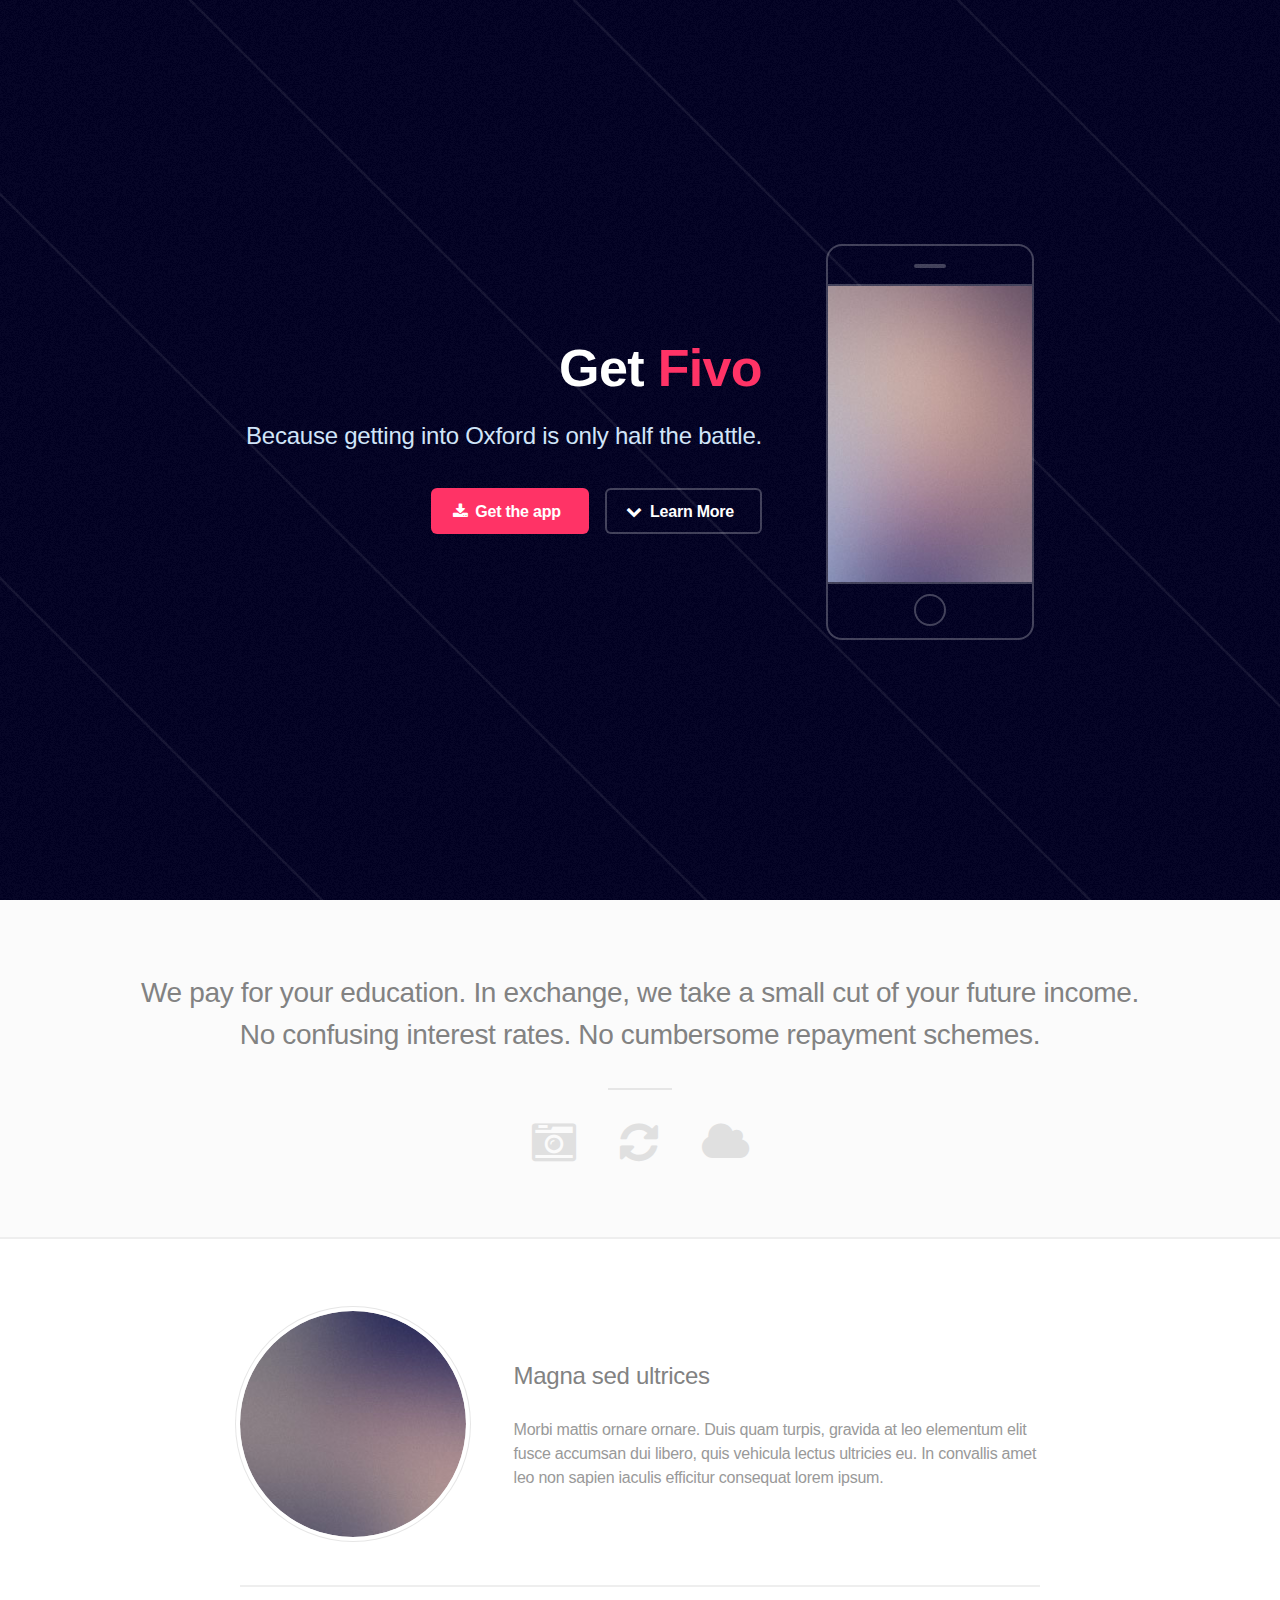
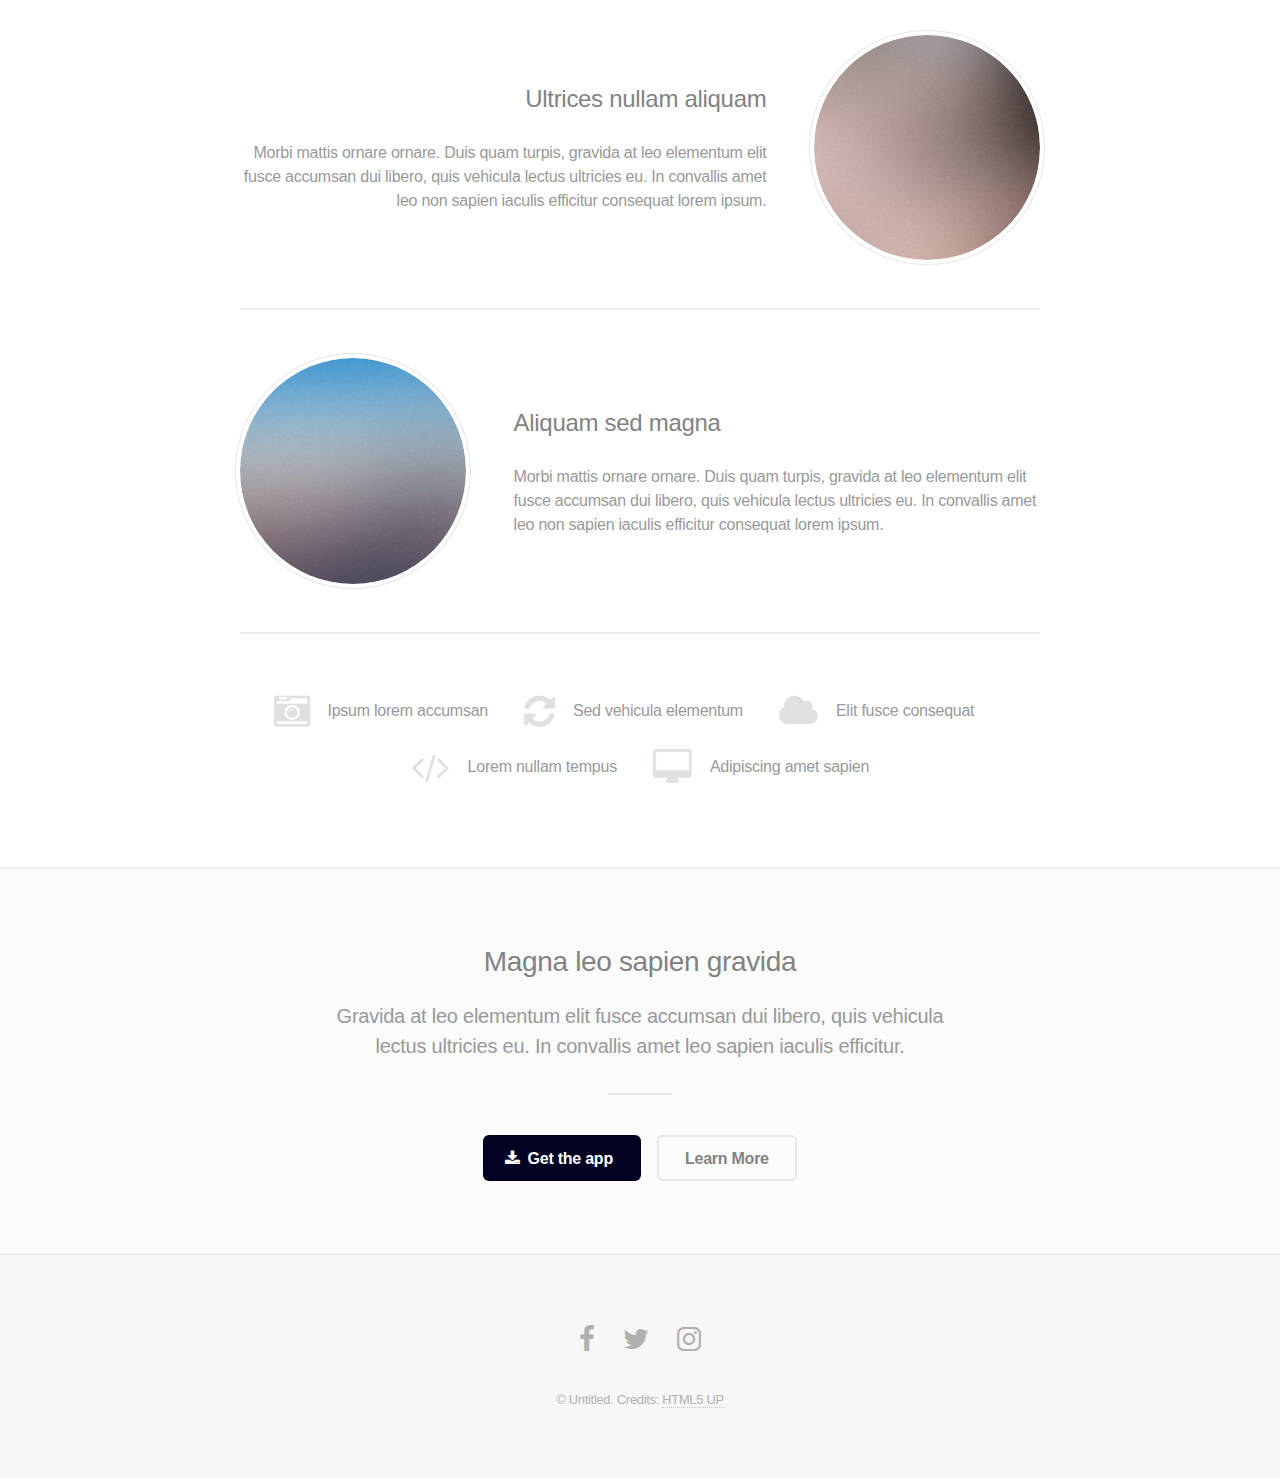
==== index.html @ efad4eb1 "Add files via upload" ====
<!DOCTYPE HTML>
<!--
	Fractal by HTML5 UP
	html5up.net | @ajlkn
	Free for personal and commercial use under the CCA 3.0 license (html5up.net/license)
-->
<html>
	<head>
		<title>Get Fivo</title>
		<meta charset="utf-8" />
		<meta name="viewport" content="width=device-width, initial-scale=1, user-scalable=no" />
		<link rel="stylesheet" href="assets/css/main.css" />
		<noscript><link rel="stylesheet" href="assets/css/noscript.css" /></noscript>
	</head>
	<body class="is-preload">

		<!-- Header -->
			<header id="header">
				<div class="content">
					<h1><a href="#">Get <font color=#ff3366>Fivo</font></a></h1>
					<p>Because getting into Oxford is only half the battle.</p>
					<ul class="actions">
						<li><a href="#" class="button primary icon fa-download">Get the app</a></li>
						<li><a href="#one" class="button icon fa-chevron-down scrolly">Learn More</a></li>
					</ul>
				</div>
				<div class="image phone"><div class="inner"><img src="images/screen.jpg" alt="" /></div></div>
			</header>

		<!-- One -->
			<section id="one" class="wrapper style2 special">
				<header class="major">
					<h2>We pay for your education. In exchange, we take a small cut of your future income.<br />
					No confusing interest rates. No cumbersome repayment schemes.</h2>
				</header>
				<ul class="icons major">
					<li><span class="icon fa-camera-retro"><span class="label">Shoot</span></span></li>
					<li><span class="icon fa-refresh"><span class="label">Process</span></span></li>
					<li><span class="icon fa-cloud"><span class="label">Upload</span></span></li>
				</ul>
			</section>

		<!-- Two -->
			<section id="two" class="wrapper">
				<div class="inner alt">
					<section class="spotlight">
						<div class="image"><img src="images/pic01.jpg" alt="" /></div>
						<div class="content">
							<h3>Magna sed ultrices</h3>
							<p>Morbi mattis ornare ornare. Duis quam turpis, gravida at leo elementum elit fusce accumsan dui libero, quis vehicula lectus ultricies eu. In convallis amet leo non sapien iaculis efficitur consequat lorem ipsum.</p>
						</div>
					</section>
					<section class="spotlight">
						<div class="image"><img src="images/pic02.jpg" alt="" /></div>
						<div class="content">
							<h3>Ultrices nullam aliquam</h3>
							<p>Morbi mattis ornare ornare. Duis quam turpis, gravida at leo elementum elit fusce accumsan dui libero, quis vehicula lectus ultricies eu. In convallis amet leo non sapien iaculis efficitur consequat lorem ipsum.</p>
						</div>
					</section>
					<section class="spotlight">
						<div class="image"><img src="images/pic03.jpg" alt="" /></div>
						<div class="content">
							<h3>Aliquam sed magna</h3>
							<p>Morbi mattis ornare ornare. Duis quam turpis, gravida at leo elementum elit fusce accumsan dui libero, quis vehicula lectus ultricies eu. In convallis amet leo non sapien iaculis efficitur consequat lorem ipsum.</p>
						</div>
					</section>
					<section class="special">
						<ul class="icons labeled">
							<li><span class="icon fa-camera-retro"><span class="label">Ipsum lorem accumsan</span></span></li>
							<li><span class="icon fa-refresh"><span class="label">Sed vehicula elementum</span></span></li>
							<li><span class="icon fa-cloud"><span class="label">Elit fusce consequat</span></span></li>
							<li><span class="icon fa-code"><span class="label">Lorem nullam tempus</span></span></li>
							<li><span class="icon fa-desktop"><span class="label">Adipiscing amet sapien</span></span></li>
						</ul>
					</section>
				</div>
			</section>

		<!-- Three -->
			<section id="three" class="wrapper style2 special">
				<header class="major">
					<h2>Magna leo sapien gravida</h2>
					<p>Gravida at leo elementum elit fusce accumsan dui libero, quis vehicula<br />
					lectus ultricies eu. In convallis amet leo sapien iaculis efficitur.</p>
				</header>
				<ul class="actions special">
					<li><a href="#" class="button primary icon fa-download">Get the app</a></li>
					<li><a href="#" class="button">Learn More</a></li>
				</ul>
			</section>

		<!-- Four -->
		<!--
			<section id="four" class="wrapper">
				<div class="inner">

					<header class="major">
						<h2>Elements</h2>
					</header>

					<section>
						<h4>Text</h4>
						<p>This is <b>bold</b> and this is <strong>strong</strong>. This is <i>italic</i> and this is <em>emphasized</em>.
						This is <sup>superscript</sup> text and this is <sub>subscript</sub> text.
						This is <u>underlined</u> and this is code: <code>for (;;) { ... }</code>. Finally, <a href="#">this is a link</a>.</p>
						<hr />
						<header>
							<h4>Heading with a Subtitle</h4>
							<p>Lorem ipsum dolor sit amet nullam id egestas urna aliquam</p>
						</header>
						<p>Nunc lacinia ante nunc ac lobortis. Interdum adipiscing gravida odio porttitor sem non mi integer non faucibus ornare mi ut ante amet placerat aliquet. Volutpat eu sed ante lacinia sapien lorem accumsan varius montes viverra nibh in adipiscing blandit tempus accumsan.</p>
						<header>
							<h5>Heading with a Subtitle</h5>
							<p>Lorem ipsum dolor sit amet nullam id egestas urna aliquam</p>
						</header>
						<p>Nunc lacinia ante nunc ac lobortis. Interdum adipiscing gravida odio porttitor sem non mi integer non faucibus ornare mi ut ante amet placerat aliquet. Volutpat eu sed ante lacinia sapien lorem accumsan varius montes viverra nibh in adipiscing blandit tempus accumsan.</p>
						<hr />
						<h2>Heading Level 2</h2>
						<h3>Heading Level 3</h3>
						<h4>Heading Level 4</h4>
						<h5>Heading Level 5</h5>
						<h6>Heading Level 6</h6>
						<hr />
						<h5>Blockquote</h5>
						<blockquote>Fringilla nisl. Donec accumsan interdum nisi, quis tincidunt felis sagittis eget tempus euismod. Vestibulum ante ipsum primis in faucibus vestibulum. Blandit adipiscing eu felis iaculis volutpat ac adipiscing accumsan faucibus. Vestibulum ante ipsum primis in faucibus lorem ipsum dolor sit amet nullam adipiscing eu felis.</blockquote>
						<h5>Preformatted</h5>
						<pre><code>i = 0;

while (!deck.isInOrder()) {
  print 'Iteration ' + i;
  deck.shuffle();
  i++;
}

print 'It took ' + i + ' iterations to sort the deck.';</code></pre>
					</section>

					<section>
						<h4>Lists</h4>
						<div class="row">
							<div class="col-6 col-12-medium">
								<h5>Unordered</h5>
								<ul>
									<li>Dolor pulvinar etiam.</li>
									<li>Sagittis adipiscing.</li>
									<li>Felis enim feugiat.</li>
								</ul>
								<h5>Alternate</h5>
								<ul class="alt">
									<li>Dolor pulvinar etiam.</li>
									<li>Sagittis adipiscing.</li>
									<li>Felis enim feugiat.</li>
								</ul>
							</div>
							<div class="col-6 col-12-medium">
								<h5>Ordered</h5>
								<ol>
									<li>Dolor pulvinar etiam.</li>
									<li>Etiam vel felis viverra.</li>
									<li>Felis enim feugiat.</li>
									<li>Dolor pulvinar etiam.</li>
									<li>Etiam vel felis lorem.</li>
									<li>Felis enim et feugiat.</li>
								</ol>
								<h5>Icons</h5>
								<ul class="icons">
									<li><a href="#" class="icon fa-twitter"><span class="label">Twitter</span></a></li>
									<li><a href="#" class="icon fa-facebook"><span class="label">Facebook</span></a></li>
									<li><a href="#" class="icon fa-instagram"><span class="label">Instagram</span></a></li>
									<li><a href="#" class="icon fa-github"><span class="label">Github</span></a></li>
								</ul>
							</div>
						</div>
						<h5>Actions</h5>
						<div class="row">
							<div class="col-6 col-12-medium">
								<ul class="actions">
									<li><a href="#" class="button primary">Default</a></li>
									<li><a href="#" class="button">Default</a></li>
								</ul>
								<ul class="actions small">
									<li><a href="#" class="button primary small">Small</a></li>
									<li><a href="#" class="button small">Small</a></li>
								</ul>
								<ul class="actions stacked">
									<li><a href="#" class="button primary">Default</a></li>
									<li><a href="#" class="button">Default</a></li>
								</ul>
								<ul class="actions stacked">
									<li><a href="#" class="button primary small">Small</a></li>
									<li><a href="#" class="button small">Small</a></li>
								</ul>
							</div>
							<div class="col-6 col-12-medium">
								<ul class="actions stacked">
									<li><a href="#" class="button primary fit">Default</a></li>
									<li><a href="#" class="button fit">Default</a></li>
								</ul>
								<ul class="actions stacked">
									<li><a href="#" class="button primary small fit">Small</a></li>
									<li><a href="#" class="button small fit">Small</a></li>
								</ul>
							</div>
						</div>
					</section>

					<section>
						<h4>Table</h4>
						<h5>Default</h5>
						<div class="table-wrapper">
							<table>
								<thead>
									<tr>
										<th>Name</th>
										<th>Description</th>
										<th>Price</th>
									</tr>
								</thead>
								<tbody>
									<tr>
										<td>Item One</td>
										<td>Ante turpis integer aliquet porttitor.</td>
										<td>29.99</td>
									</tr>
									<tr>
										<td>Item Two</td>
										<td>Vis ac commodo adipiscing arcu aliquet.</td>
										<td>19.99</td>
									</tr>
									<tr>
										<td>Item Three</td>
										<td> Morbi faucibus arcu accumsan lorem.</td>
										<td>29.99</td>
									</tr>
									<tr>
										<td>Item Four</td>
										<td>Vitae integer tempus condimentum.</td>
										<td>19.99</td>
									</tr>
									<tr>
										<td>Item Five</td>
										<td>Ante turpis integer aliquet porttitor.</td>
										<td>29.99</td>
									</tr>
								</tbody>
								<tfoot>
									<tr>
										<td colspan="2"></td>
										<td>100.00</td>
									</tr>
								</tfoot>
							</table>
						</div>

						<h5>Alternate</h5>
						<div class="table-wrapper">
							<table class="alt">
								<thead>
									<tr>
										<th>Name</th>
										<th>Description</th>
										<th>Price</th>
									</tr>
								</thead>
								<tbody>
									<tr>
										<td>Item One</td>
										<td>Ante turpis integer aliquet porttitor.</td>
										<td>29.99</td>
									</tr>
									<tr>
										<td>Item Two</td>
										<td>Vis ac commodo adipiscing arcu aliquet.</td>
										<td>19.99</td>
									</tr>
									<tr>
										<td>Item Three</td>
										<td> Morbi faucibus arcu accumsan lorem.</td>
										<td>29.99</td>
									</tr>
									<tr>
										<td>Item Four</td>
										<td>Vitae integer tempus condimentum.</td>
										<td>19.99</td>
									</tr>
									<tr>
										<td>Item Five</td>
										<td>Ante turpis integer aliquet porttitor.</td>
										<td>29.99</td>
									</tr>
								</tbody>
								<tfoot>
									<tr>
										<td colspan="2"></td>
										<td>100.00</td>
									</tr>
								</tfoot>
							</table>
						</div>
					</section>

					<section>
						<h4>Buttons</h4>
						<ul class="actions">
							<li><a href="#" class="button primary">Primary</a></li>
							<li><a href="#" class="button">Default</a></li>
						</ul>
						<ul class="actions">
							<li><a href="#" class="button large">Large</a></li>
							<li><a href="#" class="button">Default</a></li>
							<li><a href="#" class="button small">Small</a></li>
						</ul>
						<ul class="actions fit">
							<li><a href="#" class="button fit">Fit</a></li>
							<li><a href="#" class="button primary fit">Fit</a></li>
							<li><a href="#" class="button fit">Fit</a></li>
						</ul>
						<ul class="actions fit small">
							<li><a href="#" class="button primary fit small">Fit + Small</a></li>
							<li><a href="#" class="button fit small">Fit + Small</a></li>
							<li><a href="#" class="button primary fit small">Fit + Small</a></li>
						</ul>
						<ul class="actions">
							<li><a href="#" class="button primary icon fa-download">Icon</a></li>
							<li><a href="#" class="button icon fa-download">Icon</a></li>
						</ul>
						<ul class="actions">
							<li><span class="button primary disabled">Disabled</span></li>
							<li><span class="button disabled">Disabled</span></li>
						</ul>
					</section>

					<section>
						<h4>Form</h4>
						<form method="post" action="#">
							<div class="row gtr-uniform">
								<div class="col-6 col-12-xsmall">
									<input type="text" name="demo-name" id="demo-name" value="" placeholder="Name" />
								</div>
								<div class="col-6 col-12-xsmall">
									<input type="email" name="demo-email" id="demo-email" value="" placeholder="Email" />
								</div>
								<div class="col-12">
									<select name="demo-category" id="demo-category">
										<option value="">- Category -</option>
										<option value="1">Manufacturing</option>
										<option value="1">Shipping</option>
										<option value="1">Administration</option>
										<option value="1">Human Resources</option>
									</select>
								</div>
								<div class="col-4 col-12-small">
									<input type="radio" id="demo-priority-low" name="demo-priority" checked>
									<label for="demo-priority-low">Low</label>
								</div>
								<div class="col-4 col-12-small">
									<input type="radio" id="demo-priority-normal" name="demo-priority">
									<label for="demo-priority-normal">Normal</label>
								</div>
								<div class="col-4 col-12-small">
									<input type="radio" id="demo-priority-high" name="demo-priority">
									<label for="demo-priority-high">High</label>
								</div>
								<div class="col-6 col-12-small">
									<input type="checkbox" id="demo-copy" name="demo-copy">
									<label for="demo-copy">Email me a copy</label>
								</div>
								<div class="col-6 col-12-small">
									<input type="checkbox" id="demo-human" name="demo-human" checked>
									<label for="demo-human">Not a robot</label>
								</div>
								<div class="col-12">
									<textarea name="demo-message" id="demo-message" placeholder="Enter your message" rows="6"></textarea>
								</div>
								<div class="col-12">
									<ul class="actions">
										<li><input type="submit" value="Send Message" class="primary" /></li>
										<li><input type="reset" value="Reset" /></li>
									</ul>
								</div>
							</div>
						</form>
					</section>

					<section>
						<h4>Image</h4>
						<h5>Fit</h5>
						<div class="box alt">
							<div class="row gtr-uniform">
								<div class="col-12"><span class="image fit"><img src="images/pic04.jpg" alt="" /></span></div>
								<div class="col-4"><span class="image fit"><img src="images/pic01.jpg" alt="" /></span></div>
								<div class="col-4"><span class="image fit"><img src="images/pic02.jpg" alt="" /></span></div>
								<div class="col-4"><span class="image fit"><img src="images/pic03.jpg" alt="" /></span></div>
								<div class="col-4"><span class="image fit"><img src="images/pic02.jpg" alt="" /></span></div>
								<div class="col-4"><span class="image fit"><img src="images/pic03.jpg" alt="" /></span></div>
								<div class="col-4"><span class="image fit"><img src="images/pic01.jpg" alt="" /></span></div>
								<div class="col-4"><span class="image fit"><img src="images/pic03.jpg" alt="" /></span></div>
								<div class="col-4"><span class="image fit"><img src="images/pic01.jpg" alt="" /></span></div>
								<div class="col-4"><span class="image fit"><img src="images/pic02.jpg" alt="" /></span></div>
							</div>
						</div>
						<h5>Left &amp; Right</h5>
						<p><span class="image left"><img src="images/pic05.jpg" alt="" /></span>Fringilla nisl. Donec accumsan interdum nisi, quis tincidunt felis sagittis eget. tempus euismod. Vestibulum ante ipsum primis in faucibus vestibulum. Blandit adipiscing eu felis iaculis volutpat ac adipiscing accumsan eu faucibus. Integer ac pellentesque praesent tincidunt felis sagittis eget. tempus euismod. Vestibulum ante ipsum primis in faucibus vestibulum. Blandit adipiscing eu felis iaculis volutpat ac adipiscing accumsan eu faucibus. Integer ac pellentesque praesent. Donec accumsan interdum nisi, quis tincidunt felis sagittis eget. tempus euismod. Vestibulum ante ipsum primis in faucibus vestibulum. Blandit adipiscing eu felis iaculis volutpat ac adipiscing accumsan eu faucibus. Integer ac pellentesque praesent tincidunt felis sagittis eget. tempus euismod. Vestibulum ante ipsum primis in faucibus vestibulum. Blandit adipiscing eu felis iaculis volutpat ac adipiscing accumsan eu faucibus. Integer ac pellentesque praesent. Blandit adipiscing eu felis iaculis volutpat ac adipiscing accumsan eu faucibus. Integer ac pellentesque praesent tincidunt felis sagittis eget. tempus euismod. Vestibulum ante ipsum primis in faucibus vestibulum. Blandit adipiscing eu felis iaculis volutpat ac adipiscing accumsan eu faucibus. Integer ac pellentesque praesent.</p>
						<p><span class="image right"><img src="images/pic05.jpg" alt="" /></span>Fringilla nisl. Donec accumsan interdum nisi, quis tincidunt felis sagittis eget. tempus euismod. Vestibulum ante ipsum primis in faucibus vestibulum. Blandit adipiscing eu felis iaculis volutpat ac adipiscing accumsan eu faucibus. Integer ac pellentesque praesent tincidunt felis sagittis eget. tempus euismod. Vestibulum ante ipsum primis in faucibus vestibulum. Blandit adipiscing eu felis iaculis volutpat ac adipiscing accumsan eu faucibus. Integer ac pellentesque praesent. Donec accumsan interdum nisi, quis tincidunt felis sagittis eget. tempus euismod. Vestibulum ante ipsum primis in faucibus vestibulum. Blandit adipiscing eu felis iaculis volutpat ac adipiscing accumsan eu faucibus. Integer ac pellentesque praesent tincidunt felis sagittis eget. tempus euismod. Vestibulum ante ipsum primis in faucibus vestibulum. Blandit adipiscing eu felis iaculis volutpat ac adipiscing accumsan eu faucibus. Integer ac pellentesque praesent. Blandit adipiscing eu felis iaculis volutpat ac adipiscing accumsan eu faucibus. Integer ac pellentesque praesent tincidunt felis sagittis eget. tempus euismod. Vestibulum ante ipsum primis in faucibus vestibulum. Blandit adipiscing eu felis iaculis volutpat ac adipiscing accumsan eu faucibus. Integer ac pellentesque praesent.</p>
					</section>

				</div>
			</section>
		-->

		<!-- Footer -->
			<footer id="footer">
				<ul class="icons">
					<li><a href="#" class="icon fa-facebook"><span class="label">Facebook</span></a></li>
					<li><a href="#" class="icon fa-twitter"><span class="label">Twitter</span></a></li>
					<li><a href="#" class="icon fa-instagram"><span class="label">Instagram</span></a></li>
				</ul>
				<p class="copyright">&copy; Untitled. Credits: <a href="http://html5up.net">HTML5 UP</a></p>
			</footer>

		<!-- Scripts -->
			<script src="assets/js/jquery.min.js"></script>
			<script src="assets/js/jquery.scrolly.min.js"></script>
			<script src="assets/js/browser.min.js"></script>
			<script src="assets/js/breakpoints.min.js"></script>
			<script src="assets/js/util.js"></script>
			<script src="assets/js/main.js"></script>

	</body>
</html>
---- assets/css/main.css ----
@import url(font-awesome.min.css);

/*
	Fractal by HTML5 UP
	html5up.net | @ajlkn
	Free for personal and commercial use under the CCA 3.0 license (html5up.net/license)
*/

html, body, div, span, applet, object,
iframe, h1, h2, h3, h4, h5, h6, p, blockquote,
pre, a, abbr, acronym, address, big, cite,
code, del, dfn, em, img, ins, kbd, q, s, samp,
small, strike, strong, sub, sup, tt, var, b,
u, i, center, dl, dt, dd, ol, ul, li, fieldset,
form, label, legend, table, caption, tbody,
tfoot, thead, tr, th, td, article, aside,
canvas, details, embed, figure, figcaption,
footer, header, hgroup, menu, nav, output, ruby,
section, summary, time, mark, audio, video {
	margin: 0;
	padding: 0;
	border: 0;
	font-size: 100%;
	font: inherit;
	vertical-align: baseline;}

article, aside, details, figcaption, figure,
footer, header, hgroup, menu, nav, section {
	display: block;}

body {
	line-height: 1;
}

ol, ul {
	list-style: none;
}

blockquote, q {
	quotes: none;
}

	blockquote:before, blockquote:after, q:before, q:after {
		content: '';
		content: none;
	}

table {
	border-collapse: collapse;
	border-spacing: 0;
}

body {
	-webkit-text-size-adjust: none;
}

mark {
	background-color: transparent;
	color: inherit;
}

input::-moz-focus-inner {
	border: 0;
	padding: 0;
}

input, select, textarea {
	-moz-appearance: none;
	-webkit-appearance: none;
	-ms-appearance: none;
	appearance: none;
}

/* Basic */

	@-ms-viewport {
		width: device-width;
	}

	body {
		-ms-overflow-style: scrollbar;
	}

	@media screen and (max-width: 360px) {

		html, body {
			min-width: 320px;
		}

	}

	html {
		box-sizing: border-box;
	}

	*, *:before, *:after {
		box-sizing: inherit;
	}

	body {
		background: #ffffff;
	}

		body.is-preload *, body.is-preload *:before, body.is-preload *:after {
			-moz-animation: none !important;
			-webkit-animation: none !important;
			-ms-animation: none !important;
			animation: none !important;
			-moz-transition: none !important;
			-webkit-transition: none !important;
			-ms-transition: none !important;
			transition: none !important;
		}

/* Type */

	body {
		color: #999999;
	}

	html, input, select, textarea {
		font-size: 16pt;
	}

		@media screen and (max-width: 1680px) {

			html, input, select, textarea {
				font-size: 13pt;
			}

		}

		@media screen and (max-width: 1280px) {

			html, input, select, textarea {
				font-size: 12pt;
			}

		}

		@media screen and (max-width: 360px) {

			html, input, select, textarea {
				font-size: 11pt;
			}

		}

	body, input, select, textarea {
		font-family: Avenir Next, Lato, sans-serif;
		font-weight: normal;
		line-height: 1.5em;
		letter-spacing: -0.015em;
	}

	a {
		-moz-transition: color 0.2s ease-in-out, border-bottom-color 0.2s ease-in-out;
		-webkit-transition: color 0.2s ease-in-out, border-bottom-color 0.2s ease-in-out;
		-ms-transition: color 0.2s ease-in-out, border-bottom-color 0.2s ease-in-out;
		transition: color 0.2s ease-in-out, border-bottom-color 0.2s ease-in-out;
		text-decoration: none;
		border-bottom: dotted 1px;
	}

		a:hover {
			border-bottom-color: transparent !important;
		}

	strong, b {
		font-weight: bold;
	}

	em, i {
		font-style: italic;
	}

	p {
		margin: 0 0 2em 0;
	}

	h1, h2, h3, h4, h5, h6 {
		font-weight: normal;
		line-height: 1em;
		margin: 0 0 1em 0;
		letter-spacing: -0.0125em;
	}

		h1 a, h2 a, h3 a, h4 a, h5 a, h6 a {
			color: inherit;
			text-decoration: none;
			border-bottom: none;
		}

		@media screen and (max-width: 980px) {

			h1 br, h2 br, h3 br, h4 br, h5 br, h6 br {
				display: none;
			}

		}

	h2 {
		font-size: 1.75em;
		line-height: 1.5em;
	}

	h3 {
		font-size: 1.5em;
		line-height: 1.5em;
	}

	h4 {
		font-size: 1.1em;
		line-height: 1.5em;
	}

	h5 {
		font-size: 0.9em;
		line-height: 1.5em;
	}

	h6 {
		font-size: 0.7em;
		line-height: 1.5em;
	}

	@media screen and (max-width: 736px) {

		h2 {
			font-size: 1.25em;
		}

		h3 {
			font-size: 1.2em;
		}

		h4 {
			font-size: 1em;
		}

	}

	sub {
		font-size: 0.8em;
		position: relative;
		top: 0.5em;
	}

	sup {
		font-size: 0.8em;
		position: relative;
		top: -0.5em;
	}

	blockquote {
		border-left-style: solid;
		border-left-width: 4px;
		font-style: italic;
		margin: 0 0 2em 0;
		padding: 0.5em 0 0.5em 2em;
	}

	code {
		border-radius: 6px;
		border-style: solid;
		border-width: 1px;
		font-family: "Courier New", monospace;
		font-size: 0.9em;
		margin: 0 0.25em;
		padding: 0.25em 0.65em;
	}

	pre {
		-webkit-overflow-scrolling: touch;
		font-family: "Courier New", monospace;
		font-size: 0.9em;
		margin: 0 0 2em 0;
	}

		pre code {
			display: block;
			line-height: 1.75em;
			padding: 1em 1.5em;
			overflow-x: auto;
		}

	hr {
		border: 0;
		border-bottom-style: solid;
		border-bottom-width: 1px;
		margin: 2em 0;
	}

		hr.major {
			margin: 3em 0;
		}

	.align-left {
		text-align: left;
	}

	.align-center {
		text-align: center;
	}

	.align-right {
		text-align: right;
	}

	input, select, textarea {
		color: #999999;
	}

	a {
		color: inherit;
		border-bottom-color: #d6d6d6;
	}

		a:hover {
			color: #020122;
		}

	strong, b {
		color: #828282;
	}

	h1, h2, h3, h4, h5, h6 {
		color: #828282;
	}

	blockquote {
		border-left-color: #e6e6e6;
	}

	code {
		background: rgba(144, 144, 144, 0.075);
		border-color: #e6e6e6;
	}

	hr {
		border-bottom-color: #e6e6e6;
	}

/* Row */

	.row {
		display: flex;
		flex-wrap: wrap;
		box-sizing: border-box;
		align-items: stretch;
	}

		.row > * {
			box-sizing: border-box;
		}

		.row.gtr-uniform > * > :last-child {
			margin-bottom: 0;
		}

		.row.aln-left {
			justify-content: flex-start;
		}

		.row.aln-center {
			justify-content: center;
		}

		.row.aln-right {
			justify-content: flex-end;
		}

		.row.aln-top {
			align-items: flex-start;
		}

		.row.aln-middle {
			align-items: center;
		}

		.row.aln-bottom {
			align-items: flex-end;
		}

		.row > .imp {
			order: -1;
		}

		.row > .col-1 {
			width: 8.3333333333%;
		}

		.row > .off-1 {
			margin-left: 8.3333333333%;
		}

		.row > .col-2 {
			width: 16.6666666667%;
		}

		.row > .off-2 {
			margin-left: 16.6666666667%;
		}

		.row > .col-3 {
			width: 25%;
		}

		.row > .off-3 {
			margin-left: 25%;
		}

		.row > .col-4 {
			width: 33.3333333333%;
		}

		.row > .off-4 {
			margin-left: 33.3333333333%;
		}

		.row > .col-5 {
			width: 41.6666666667%;
		}

		.row > .off-5 {
			margin-left: 41.6666666667%;
		}

		.row > .col-6 {
			width: 50%;
		}

		.row > .off-6 {
			margin-left: 50%;
		}

		.row > .col-7 {
			width: 58.3333333333%;
		}

		.row > .off-7 {
			margin-left: 58.3333333333%;
		}

		.row > .col-8 {
			width: 66.6666666667%;
		}

		.row > .off-8 {
			margin-left: 66.6666666667%;
		}

		.row > .col-9 {
			width: 75%;
		}

		.row > .off-9 {
			margin-left: 75%;
		}

		.row > .col-10 {
			width: 83.3333333333%;
		}

		.row > .off-10 {
			margin-left: 83.3333333333%;
		}

		.row > .col-11 {
			width: 91.6666666667%;
		}

		.row > .off-11 {
			margin-left: 91.6666666667%;
		}

		.row > .col-12 {
			width: 100%;
		}

		.row > .off-12 {
			margin-left: 100%;
		}

		.row.gtr-0 {
			margin-top: 0;
			margin-left: 0em;
		}

			.row.gtr-0 > * {
				padding: 0 0 0 0em;
			}

			.row.gtr-0.gtr-uniform {
				margin-top: 0em;
			}

				.row.gtr-0.gtr-uniform > * {
					padding-top: 0em;
				}

		.row.gtr-25 {
			margin-top: 0;
			margin-left: -0.375em;
		}

			.row.gtr-25 > * {
				padding: 0 0 0 0.375em;
			}

			.row.gtr-25.gtr-uniform {
				margin-top: -0.375em;
			}

				.row.gtr-25.gtr-uniform > * {
					padding-top: 0.375em;
				}

		.row.gtr-50 {
			margin-top: 0;
			margin-left: -0.75em;
		}

			.row.gtr-50 > * {
				padding: 0 0 0 0.75em;
			}

			.row.gtr-50.gtr-uniform {
				margin-top: -0.75em;
			}

				.row.gtr-50.gtr-uniform > * {
					padding-top: 0.75em;
				}

		.row {
			margin-top: 0;
			margin-left: -1.5em;
		}

			.row > * {
				padding: 0 0 0 1.5em;
			}

			.row.gtr-uniform {
				margin-top: -1.5em;
			}

				.row.gtr-uniform > * {
					padding-top: 1.5em;
				}

		.row.gtr-150 {
			margin-top: 0;
			margin-left: -2.25em;
		}

			.row.gtr-150 > * {
				padding: 0 0 0 2.25em;
			}

			.row.gtr-150.gtr-uniform {
				margin-top: -2.25em;
			}

				.row.gtr-150.gtr-uniform > * {
					padding-top: 2.25em;
				}

		.row.gtr-200 {
			margin-top: 0;
			margin-left: -3em;
		}

			.row.gtr-200 > * {
				padding: 0 0 0 3em;
			}

			.row.gtr-200.gtr-uniform {
				margin-top: -3em;
			}

				.row.gtr-200.gtr-uniform > * {
					padding-top: 3em;
				}

		@media screen and (max-width: 1680px) {

			.row {
				display: flex;
				flex-wrap: wrap;
				box-sizing: border-box;
				align-items: stretch;
			}

				.row > * {
					box-sizing: border-box;
				}

				.row.gtr-uniform > * > :last-child {
					margin-bottom: 0;
				}

				.row.aln-left {
					justify-content: flex-start;
				}

				.row.aln-center {
					justify-content: center;
				}

				.row.aln-right {
					justify-content: flex-end;
				}

				.row.aln-top {
					align-items: flex-start;
				}

				.row.aln-middle {
					align-items: center;
				}

				.row.aln-bottom {
					align-items: flex-end;
				}

				.row > .imp-xlarge {
					order: -1;
				}

				.row > .col-1-xlarge {
					width: 8.3333333333%;
				}

				.row > .off-1-xlarge {
					margin-left: 8.3333333333%;
				}

				.row > .col-2-xlarge {
					width: 16.6666666667%;
				}

				.row > .off-2-xlarge {
					margin-left: 16.6666666667%;
				}

				.row > .col-3-xlarge {
					width: 25%;
				}

				.row > .off-3-xlarge {
					margin-left: 25%;
				}

				.row > .col-4-xlarge {
					width: 33.3333333333%;
				}

				.row > .off-4-xlarge {
					margin-left: 33.3333333333%;
				}

				.row > .col-5-xlarge {
					width: 41.6666666667%;
				}

				.row > .off-5-xlarge {
					margin-left: 41.6666666667%;
				}

				.row > .col-6-xlarge {
					width: 50%;
				}

				.row > .off-6-xlarge {
					margin-left: 50%;
				}

				.row > .col-7-xlarge {
					width: 58.3333333333%;
				}

				.row > .off-7-xlarge {
					margin-left: 58.3333333333%;
				}

				.row > .col-8-xlarge {
					width: 66.6666666667%;
				}

				.row > .off-8-xlarge {
					margin-left: 66.6666666667%;
				}

				.row > .col-9-xlarge {
					width: 75%;
				}

				.row > .off-9-xlarge {
					margin-left: 75%;
				}

				.row > .col-10-xlarge {
					width: 83.3333333333%;
				}

				.row > .off-10-xlarge {
					margin-left: 83.3333333333%;
				}

				.row > .col-11-xlarge {
					width: 91.6666666667%;
				}

				.row > .off-11-xlarge {
					margin-left: 91.6666666667%;
				}

				.row > .col-12-xlarge {
					width: 100%;
				}

				.row > .off-12-xlarge {
					margin-left: 100%;
				}

				.row.gtr-0 {
					margin-top: 0;
					margin-left: 0em;
				}

					.row.gtr-0 > * {
						padding: 0 0 0 0em;
					}

					.row.gtr-0.gtr-uniform {
						margin-top: 0em;
					}

						.row.gtr-0.gtr-uniform > * {
							padding-top: 0em;
						}

				.row.gtr-25 {
					margin-top: 0;
					margin-left: -0.375em;
				}

					.row.gtr-25 > * {
						padding: 0 0 0 0.375em;
					}

					.row.gtr-25.gtr-uniform {
						margin-top: -0.375em;
					}

						.row.gtr-25.gtr-uniform > * {
							padding-top: 0.375em;
						}

				.row.gtr-50 {
					margin-top: 0;
					margin-left: -0.75em;
				}

					.row.gtr-50 > * {
						padding: 0 0 0 0.75em;
					}

					.row.gtr-50.gtr-uniform {
						margin-top: -0.75em;
					}

						.row.gtr-50.gtr-uniform > * {
							padding-top: 0.75em;
						}

				.row {
					margin-top: 0;
					margin-left: -1.5em;
				}

					.row > * {
						padding: 0 0 0 1.5em;
					}

					.row.gtr-uniform {
						margin-top: -1.5em;
					}

						.row.gtr-uniform > * {
							padding-top: 1.5em;
						}

				.row.gtr-150 {
					margin-top: 0;
					margin-left: -2.25em;
				}

					.row.gtr-150 > * {
						padding: 0 0 0 2.25em;
					}

					.row.gtr-150.gtr-uniform {
						margin-top: -2.25em;
					}

						.row.gtr-150.gtr-uniform > * {
							padding-top: 2.25em;
						}

				.row.gtr-200 {
					margin-top: 0;
					margin-left: -3em;
				}

					.row.gtr-200 > * {
						padding: 0 0 0 3em;
					}

					.row.gtr-200.gtr-uniform {
						margin-top: -3em;
					}

						.row.gtr-200.gtr-uniform > * {
							padding-top: 3em;
						}

		}

		@media screen and (max-width: 1280px) {

			.row {
				display: flex;
				flex-wrap: wrap;
				box-sizing: border-box;
				align-items: stretch;
			}

				.row > * {
					box-sizing: border-box;
				}

				.row.gtr-uniform > * > :last-child {
					margin-bottom: 0;
				}

				.row.aln-left {
					justify-content: flex-start;
				}

				.row.aln-center {
					justify-content: center;
				}

				.row.aln-right {
					justify-content: flex-end;
				}

				.row.aln-top {
					align-items: flex-start;
				}

				.row.aln-middle {
					align-items: center;
				}

				.row.aln-bottom {
					align-items: flex-end;
				}

				.row > .imp-large {
					order: -1;
				}

				.row > .col-1-large {
					width: 8.3333333333%;
				}

				.row > .off-1-large {
					margin-left: 8.3333333333%;
				}

				.row > .col-2-large {
					width: 16.6666666667%;
				}

				.row > .off-2-large {
					margin-left: 16.6666666667%;
				}

				.row > .col-3-large {
					width: 25%;
				}

				.row > .off-3-large {
					margin-left: 25%;
				}

				.row > .col-4-large {
					width: 33.3333333333%;
				}

				.row > .off-4-large {
					margin-left: 33.3333333333%;
				}

				.row > .col-5-large {
					width: 41.6666666667%;
				}

				.row > .off-5-large {
					margin-left: 41.6666666667%;
				}

				.row > .col-6-large {
					width: 50%;
				}

				.row > .off-6-large {
					margin-left: 50%;
				}

				.row > .col-7-large {
					width: 58.3333333333%;
				}

				.row > .off-7-large {
					margin-left: 58.3333333333%;
				}

				.row > .col-8-large {
					width: 66.6666666667%;
				}

				.row > .off-8-large {
					margin-left: 66.6666666667%;
				}

				.row > .col-9-large {
					width: 75%;
				}

				.row > .off-9-large {
					margin-left: 75%;
				}

				.row > .col-10-large {
					width: 83.3333333333%;
				}

				.row > .off-10-large {
					margin-left: 83.3333333333%;
				}

				.row > .col-11-large {
					width: 91.6666666667%;
				}

				.row > .off-11-large {
					margin-left: 91.6666666667%;
				}

				.row > .col-12-large {
					width: 100%;
				}

				.row > .off-12-large {
					margin-left: 100%;
				}

				.row.gtr-0 {
					margin-top: 0;
					margin-left: 0em;
				}

					.row.gtr-0 > * {
						padding: 0 0 0 0em;
					}

					.row.gtr-0.gtr-uniform {
						margin-top: 0em;
					}

						.row.gtr-0.gtr-uniform > * {
							padding-top: 0em;
						}

				.row.gtr-25 {
					margin-top: 0;
					margin-left: -0.375em;
				}

					.row.gtr-25 > * {
						padding: 0 0 0 0.375em;
					}

					.row.gtr-25.gtr-uniform {
						margin-top: -0.375em;
					}

						.row.gtr-25.gtr-uniform > * {
							padding-top: 0.375em;
						}

				.row.gtr-50 {
					margin-top: 0;
					margin-left: -0.75em;
				}

					.row.gtr-50 > * {
						padding: 0 0 0 0.75em;
					}

					.row.gtr-50.gtr-uniform {
						margin-top: -0.75em;
					}

						.row.gtr-50.gtr-uniform > * {
							padding-top: 0.75em;
						}

				.row {
					margin-top: 0;
					margin-left: -1.5em;
				}

					.row > * {
						padding: 0 0 0 1.5em;
					}

					.row.gtr-uniform {
						margin-top: -1.5em;
					}

						.row.gtr-uniform > * {
							padding-top: 1.5em;
						}

				.row.gtr-150 {
					margin-top: 0;
					margin-left: -2.25em;
				}

					.row.gtr-150 > * {
						padding: 0 0 0 2.25em;
					}

					.row.gtr-150.gtr-uniform {
						margin-top: -2.25em;
					}

						.row.gtr-150.gtr-uniform > * {
							padding-top: 2.25em;
						}

				.row.gtr-200 {
					margin-top: 0;
					margin-left: -3em;
				}

					.row.gtr-200 > * {
						padding: 0 0 0 3em;
					}

					.row.gtr-200.gtr-uniform {
						margin-top: -3em;
					}

						.row.gtr-200.gtr-uniform > * {
							padding-top: 3em;
						}

		}

		@media screen and (max-width: 980px) {

			.row {
				display: flex;
				flex-wrap: wrap;
				box-sizing: border-box;
				align-items: stretch;
			}

				.row > * {
					box-sizing: border-box;
				}

				.row.gtr-uniform > * > :last-child {
					margin-bottom: 0;
				}

				.row.aln-left {
					justify-content: flex-start;
				}

				.row.aln-center {
					justify-content: center;
				}

				.row.aln-right {
					justify-content: flex-end;
				}

				.row.aln-top {
					align-items: flex-start;
				}

				.row.aln-middle {
					align-items: center;
				}

				.row.aln-bottom {
					align-items: flex-end;
				}

				.row > .imp-medium {
					order: -1;
				}

				.row > .col-1-medium {
					width: 8.3333333333%;
				}

				.row > .off-1-medium {
					margin-left: 8.3333333333%;
				}

				.row > .col-2-medium {
					width: 16.6666666667%;
				}

				.row > .off-2-medium {
					margin-left: 16.6666666667%;
				}

				.row > .col-3-medium {
					width: 25%;
				}

				.row > .off-3-medium {
					margin-left: 25%;
				}

				.row > .col-4-medium {
					width: 33.3333333333%;
				}

				.row > .off-4-medium {
					margin-left: 33.3333333333%;
				}

				.row > .col-5-medium {
					width: 41.6666666667%;
				}

				.row > .off-5-medium {
					margin-left: 41.6666666667%;
				}

				.row > .col-6-medium {
					width: 50%;
				}

				.row > .off-6-medium {
					margin-left: 50%;
				}

				.row > .col-7-medium {
					width: 58.3333333333%;
				}

				.row > .off-7-medium {
					margin-left: 58.3333333333%;
				}

				.row > .col-8-medium {
					width: 66.6666666667%;
				}

				.row > .off-8-medium {
					margin-left: 66.6666666667%;
				}

				.row > .col-9-medium {
					width: 75%;
				}

				.row > .off-9-medium {
					margin-left: 75%;
				}

				.row > .col-10-medium {
					width: 83.3333333333%;
				}

				.row > .off-10-medium {
					margin-left: 83.3333333333%;
				}

				.row > .col-11-medium {
					width: 91.6666666667%;
				}

				.row > .off-11-medium {
					margin-left: 91.6666666667%;
				}

				.row > .col-12-medium {
					width: 100%;
				}

				.row > .off-12-medium {
					margin-left: 100%;
				}

				.row.gtr-0 {
					margin-top: 0;
					margin-left: 0em;
				}

					.row.gtr-0 > * {
						padding: 0 0 0 0em;
					}

					.row.gtr-0.gtr-uniform {
						margin-top: 0em;
					}

						.row.gtr-0.gtr-uniform > * {
							padding-top: 0em;
						}

				.row.gtr-25 {
					margin-top: 0;
					margin-left: -0.375em;
				}

					.row.gtr-25 > * {
						padding: 0 0 0 0.375em;
					}

					.row.gtr-25.gtr-uniform {
						margin-top: -0.375em;
					}

						.row.gtr-25.gtr-uniform > * {
							padding-top: 0.375em;
						}

				.row.gtr-50 {
					margin-top: 0;
					margin-left: -0.75em;
				}

					.row.gtr-50 > * {
						padding: 0 0 0 0.75em;
					}

					.row.gtr-50.gtr-uniform {
						margin-top: -0.75em;
					}

						.row.gtr-50.gtr-uniform > * {
							padding-top: 0.75em;
						}

				.row {
					margin-top: 0;
					margin-left: -1.5em;
				}

					.row > * {
						padding: 0 0 0 1.5em;
					}

					.row.gtr-uniform {
						margin-top: -1.5em;
					}

						.row.gtr-uniform > * {
							padding-top: 1.5em;
						}

				.row.gtr-150 {
					margin-top: 0;
					margin-left: -2.25em;
				}

					.row.gtr-150 > * {
						padding: 0 0 0 2.25em;
					}

					.row.gtr-150.gtr-uniform {
						margin-top: -2.25em;
					}

						.row.gtr-150.gtr-uniform > * {
							padding-top: 2.25em;
						}

				.row.gtr-200 {
					margin-top: 0;
					margin-left: -3em;
				}

					.row.gtr-200 > * {
						padding: 0 0 0 3em;
					}

					.row.gtr-200.gtr-uniform {
						margin-top: -3em;
					}

						.row.gtr-200.gtr-uniform > * {
							padding-top: 3em;
						}

		}

		@media screen and (max-width: 736px) {

			.row {
				display: flex;
				flex-wrap: wrap;
				box-sizing: border-box;
				align-items: stretch;
			}

				.row > * {
					box-sizing: border-box;
				}

				.row.gtr-uniform > * > :last-child {
					margin-bottom: 0;
				}

				.row.aln-left {
					justify-content: flex-start;
				}

				.row.aln-center {
					justify-content: center;
				}

				.row.aln-right {
					justify-content: flex-end;
				}

				.row.aln-top {
					align-items: flex-start;
				}

				.row.aln-middle {
					align-items: center;
				}

				.row.aln-bottom {
					align-items: flex-end;
				}

				.row > .imp-small {
					order: -1;
				}

				.row > .col-1-small {
					width: 8.3333333333%;
				}

				.row > .off-1-small {
					margin-left: 8.3333333333%;
				}

				.row > .col-2-small {
					width: 16.6666666667%;
				}

				.row > .off-2-small {
					margin-left: 16.6666666667%;
				}

				.row > .col-3-small {
					width: 25%;
				}

				.row > .off-3-small {
					margin-left: 25%;
				}

				.row > .col-4-small {
					width: 33.3333333333%;
				}

				.row > .off-4-small {
					margin-left: 33.3333333333%;
				}

				.row > .col-5-small {
					width: 41.6666666667%;
				}

				.row > .off-5-small {
					margin-left: 41.6666666667%;
				}

				.row > .col-6-small {
					width: 50%;
				}

				.row > .off-6-small {
					margin-left: 50%;
				}

				.row > .col-7-small {
					width: 58.3333333333%;
				}

				.row > .off-7-small {
					margin-left: 58.3333333333%;
				}

				.row > .col-8-small {
					width: 66.6666666667%;
				}

				.row > .off-8-small {
					margin-left: 66.6666666667%;
				}

				.row > .col-9-small {
					width: 75%;
				}

				.row > .off-9-small {
					margin-left: 75%;
				}

				.row > .col-10-small {
					width: 83.3333333333%;
				}

				.row > .off-10-small {
					margin-left: 83.3333333333%;
				}

				.row > .col-11-small {
					width: 91.6666666667%;
				}

				.row > .off-11-small {
					margin-left: 91.6666666667%;
				}

				.row > .col-12-small {
					width: 100%;
				}

				.row > .off-12-small {
					margin-left: 100%;
				}

				.row.gtr-0 {
					margin-top: 0;
					margin-left: 0em;
				}

					.row.gtr-0 > * {
						padding: 0 0 0 0em;
					}

					.row.gtr-0.gtr-uniform {
						margin-top: 0em;
					}

						.row.gtr-0.gtr-uniform > * {
							padding-top: 0em;
						}

				.row.gtr-25 {
					margin-top: 0;
					margin-left: -0.375em;
				}

					.row.gtr-25 > * {
						padding: 0 0 0 0.375em;
					}

					.row.gtr-25.gtr-uniform {
						margin-top: -0.375em;
					}

						.row.gtr-25.gtr-uniform > * {
							padding-top: 0.375em;
						}

				.row.gtr-50 {
					margin-top: 0;
					margin-left: -0.75em;
				}

					.row.gtr-50 > * {
						padding: 0 0 0 0.75em;
					}

					.row.gtr-50.gtr-uniform {
						margin-top: -0.75em;
					}

						.row.gtr-50.gtr-uniform > * {
							padding-top: 0.75em;
						}

				.row {
					margin-top: 0;
					margin-left: -1.5em;
				}

					.row > * {
						padding: 0 0 0 1.5em;
					}

					.row.gtr-uniform {
						margin-top: -1.5em;
					}

						.row.gtr-uniform > * {
							padding-top: 1.5em;
						}

				.row.gtr-150 {
					margin-top: 0;
					margin-left: -2.25em;
				}

					.row.gtr-150 > * {
						padding: 0 0 0 2.25em;
					}

					.row.gtr-150.gtr-uniform {
						margin-top: -2.25em;
					}

						.row.gtr-150.gtr-uniform > * {
							padding-top: 2.25em;
						}

				.row.gtr-200 {
					margin-top: 0;
					margin-left: -3em;
				}

					.row.gtr-200 > * {
						padding: 0 0 0 3em;
					}

					.row.gtr-200.gtr-uniform {
						margin-top: -3em;
					}

						.row.gtr-200.gtr-uniform > * {
							padding-top: 3em;
						}

		}

		@media screen and (max-width: 480px) {

			.row {
				display: flex;
				flex-wrap: wrap;
				box-sizing: border-box;
				align-items: stretch;
			}

				.row > * {
					box-sizing: border-box;
				}

				.row.gtr-uniform > * > :last-child {
					margin-bottom: 0;
				}

				.row.aln-left {
					justify-content: flex-start;
				}

				.row.aln-center {
					justify-content: center;
				}

				.row.aln-right {
					justify-content: flex-end;
				}

				.row.aln-top {
					align-items: flex-start;
				}

				.row.aln-middle {
					align-items: center;
				}

				.row.aln-bottom {
					align-items: flex-end;
				}

				.row > .imp-xsmall {
					order: -1;
				}

				.row > .col-1-xsmall {
					width: 8.3333333333%;
				}

				.row > .off-1-xsmall {
					margin-left: 8.3333333333%;
				}

				.row > .col-2-xsmall {
					width: 16.6666666667%;
				}

				.row > .off-2-xsmall {
					margin-left: 16.6666666667%;
				}

				.row > .col-3-xsmall {
					width: 25%;
				}

				.row > .off-3-xsmall {
					margin-left: 25%;
				}

				.row > .col-4-xsmall {
					width: 33.3333333333%;
				}

				.row > .off-4-xsmall {
					margin-left: 33.3333333333%;
				}

				.row > .col-5-xsmall {
					width: 41.6666666667%;
				}

				.row > .off-5-xsmall {
					margin-left: 41.6666666667%;
				}

				.row > .col-6-xsmall {
					width: 50%;
				}

				.row > .off-6-xsmall {
					margin-left: 50%;
				}

				.row > .col-7-xsmall {
					width: 58.3333333333%;
				}

				.row > .off-7-xsmall {
					margin-left: 58.3333333333%;
				}

				.row > .col-8-xsmall {
					width: 66.6666666667%;
				}

				.row > .off-8-xsmall {
					margin-left: 66.6666666667%;
				}

				.row > .col-9-xsmall {
					width: 75%;
				}

				.row > .off-9-xsmall {
					margin-left: 75%;
				}

				.row > .col-10-xsmall {
					width: 83.3333333333%;
				}

				.row > .off-10-xsmall {
					margin-left: 83.3333333333%;
				}

				.row > .col-11-xsmall {
					width: 91.6666666667%;
				}

				.row > .off-11-xsmall {
					margin-left: 91.6666666667%;
				}

				.row > .col-12-xsmall {
					width: 100%;
				}

				.row > .off-12-xsmall {
					margin-left: 100%;
				}

				.row.gtr-0 {
					margin-top: 0;
					margin-left: 0em;
				}

					.row.gtr-0 > * {
						padding: 0 0 0 0em;
					}

					.row.gtr-0.gtr-uniform {
						margin-top: 0em;
					}

						.row.gtr-0.gtr-uniform > * {
							padding-top: 0em;
						}

				.row.gtr-25 {
					margin-top: 0;
					margin-left: -0.375em;
				}

					.row.gtr-25 > * {
						padding: 0 0 0 0.375em;
					}

					.row.gtr-25.gtr-uniform {
						margin-top: -0.375em;
					}

						.row.gtr-25.gtr-uniform > * {
							padding-top: 0.375em;
						}

				.row.gtr-50 {
					margin-top: 0;
					margin-left: -0.75em;
				}

					.row.gtr-50 > * {
						padding: 0 0 0 0.75em;
					}

					.row.gtr-50.gtr-uniform {
						margin-top: -0.75em;
					}

						.row.gtr-50.gtr-uniform > * {
							padding-top: 0.75em;
						}

				.row {
					margin-top: 0;
					margin-left: -1.5em;
				}

					.row > * {
						padding: 0 0 0 1.5em;
					}

					.row.gtr-uniform {
						margin-top: -1.5em;
					}

						.row.gtr-uniform > * {
							padding-top: 1.5em;
						}

				.row.gtr-150 {
					margin-top: 0;
					margin-left: -2.25em;
				}

					.row.gtr-150 > * {
						padding: 0 0 0 2.25em;
					}

					.row.gtr-150.gtr-uniform {
						margin-top: -2.25em;
					}

						.row.gtr-150.gtr-uniform > * {
							padding-top: 2.25em;
						}

				.row.gtr-200 {
					margin-top: 0;
					margin-left: -3em;
				}

					.row.gtr-200 > * {
						padding: 0 0 0 3em;
					}

					.row.gtr-200.gtr-uniform {
						margin-top: -3em;
					}

						.row.gtr-200.gtr-uniform > * {
							padding-top: 3em;
						}

		}

/* Box */

	.box {
		border-radius: 6px;
		border: solid 1px #e6e6e6;
		margin-bottom: 2em;
		padding: 1.5em;
	}

		.box > :last-child,
		.box > :last-child > :last-child,
		.box > :last-child > :last-child > :last-child {
			margin-bottom: 0;
		}

		.box.alt {
			border: 0;
			border-radius: 0;
			padding: 0;
		}

/* Button */

	input[type="submit"],
	input[type="reset"],
	input[type="button"],
	button,
	.button {
		-moz-appearance: none;
		-webkit-appearance: none;
		-ms-appearance: none;
		appearance: none;
		-moz-transition: background-color 0.2s ease-in-out, color 0.2s ease-in-out;
		-webkit-transition: background-color 0.2s ease-in-out, color 0.2s ease-in-out;
		-ms-transition: background-color 0.2s ease-in-out, color 0.2s ease-in-out;
		transition: background-color 0.2s ease-in-out, color 0.2s ease-in-out;
		border-radius: 6px;
		border: 0;
		cursor: pointer;
		display: inline-block;
		font-weight: bold;
		height: 2.85em;
		line-height: 2.95em;
		padding: 0 1.75em;
		text-align: center;
		text-decoration: none;
		white-space: nowrap;
	}

		input[type="submit"].icon,
		input[type="reset"].icon,
		input[type="button"].icon,
		button.icon,
		.button.icon {
			padding-left: 1.35em;
		}

			input[type="submit"].icon:before,
			input[type="reset"].icon:before,
			input[type="button"].icon:before,
			button.icon:before,
			.button.icon:before {
				margin-right: 0.5em;
			}

		input[type="submit"].fit,
		input[type="reset"].fit,
		input[type="button"].fit,
		button.fit,
		.button.fit {
			width: 100%;
		}

		input[type="submit"].small,
		input[type="reset"].small,
		input[type="button"].small,
		button.small,
		.button.small {
			font-size: 0.8em;
		}

		input[type="submit"].large,
		input[type="reset"].large,
		input[type="button"].large,
		button.large,
		.button.large {
			font-size: 1.35em;
		}

		input[type="submit"].disabled, input[type="submit"]:disabled,
		input[type="reset"].disabled,
		input[type="reset"]:disabled,
		input[type="button"].disabled,
		input[type="button"]:disabled,
		button.disabled,
		button:disabled,
		.button.disabled,
		.button:disabled {
			pointer-events: none;
			cursor: default;
			opacity: 0.25;
		}

		@media screen and (max-width: 480px) {

			input[type="submit"].icon,
			input[type="reset"].icon,
			input[type="button"].icon,
			button.icon,
			.button.icon {
				padding: 0;
			}

		}

	@media screen and (max-width: 480px) and (orientation: portrait) {

		input[type="submit"],
		input[type="reset"],
		input[type="button"],
		button,
		.button {
			padding: 0;
		}

	}

	input[type="submit"],
	input[type="reset"],
	input[type="button"],
	button,
	.button {
		background-color: transparent;
		color: #828282 !important;
		box-shadow: inset 0 0 0 2px #e6e6e6;
	}

		input[type="submit"]:hover,
		input[type="reset"]:hover,
		input[type="button"]:hover,
		button:hover,
		.button:hover {
			background-color: rgba(144, 144, 144, 0.075);
		}

		input[type="submit"]:active,
		input[type="reset"]:active,
		input[type="button"]:active,
		button:active,
		.button:active {
			background-color: rgba(144, 144, 144, 0.15);
		}

		input[type="submit"].primary,
		input[type="reset"].primary,
		input[type="button"].primary,
		button.primary,
		.button.primary {
			box-shadow: none;
			background-color: #020122;
			color: #ffffff !important;
		}

			input[type="submit"].primary:hover,
			input[type="reset"].primary:hover,
			input[type="button"].primary:hover,
			button.primary:hover,
			.button.primary:hover {
				background-color: #5ca3e8;
			}

			input[type="submit"].primary:active,
			input[type="reset"].primary:active,
			input[type="button"].primary:active,
			button.primary:active,
			.button.primary:active {
				background-color: #3089e2;
			}

/* Form */

	form {
		margin: 0 0 2em 0;
	}

	label {
		display: block;
		font-size: 0.9em;
		font-weight: bold;
		margin: 0 0 1em 0;
	}

	input[type="text"],
	input[type="password"],
	input[type="email"],
	select,
	textarea {
		-moz-appearance: none;
		-webkit-appearance: none;
		-ms-appearance: none;
		appearance: none;
		border-radius: 6px;
		border: none;
		border-style: solid;
		border-width: 1px;
		color: inherit;
		display: block;
		outline: 0;
		padding: 0 1em;
		text-decoration: none;
		width: 100%;
	}

		input[type="text"]:invalid,
		input[type="password"]:invalid,
		input[type="email"]:invalid,
		select:invalid,
		textarea:invalid {
			box-shadow: none;
		}

	select {
		background-image: url("data:image/svg+xml;charset=utf8,%3Csvg xmlns='http://www.w3.org/2000/svg' width='40' height='40' preserveAspectRatio='none' viewBox='0 0 40 40'%3E%3Cpath d='M9.4,12.3l10.4,10.4l10.4-10.4c0.2-0.2,0.5-0.4,0.9-0.4c0.3,0,0.6,0.1,0.9,0.4l3.3,3.3c0.2,0.2,0.4,0.5,0.4,0.9 c0,0.4-0.1,0.6-0.4,0.9L20.7,31.9c-0.2,0.2-0.5,0.4-0.9,0.4c-0.3,0-0.6-0.1-0.9-0.4L4.3,17.3c-0.2-0.2-0.4-0.5-0.4-0.9 c0-0.4,0.1-0.6,0.4-0.9l3.3-3.3c0.2-0.2,0.5-0.4,0.9-0.4S9.1,12.1,9.4,12.3z' fill='%23e6e6e6' /%3E%3C/svg%3E");
		background-size: 1.25rem;
		background-repeat: no-repeat;
		background-position: calc(100% - 1rem) center;
		height: 2.75em;
		padding-right: 2.75em;
		text-overflow: ellipsis;
	}

		select option {
			color: #828282;
			background: #ffffff;
		}

		select:focus::-ms-value {
			background-color: transparent;
		}

		select::-ms-expand {
			display: none;
		}

	input[type="text"],
	input[type="password"],
	input[type="email"],
	select {
		height: 2.75em;
	}

	textarea {
		padding: 0.75em 1em;
	}

	input[type="checkbox"],
	input[type="radio"] {
		-moz-appearance: none;
		-webkit-appearance: none;
		-ms-appearance: none;
		appearance: none;
		display: block;
		float: left;
		margin-right: -2em;
		opacity: 0;
		width: 1em;
		z-index: -1;
	}

		input[type="checkbox"] + label,
		input[type="radio"] + label {
			text-decoration: none;
			cursor: pointer;
			display: inline-block;
			font-size: 1em;
			font-weight: normal;
			padding-left: 2.4em;
			padding-right: 0.75em;
			position: relative;
		}

			input[type="checkbox"] + label:before,
			input[type="radio"] + label:before {
				-moz-osx-font-smoothing: grayscale;
				-webkit-font-smoothing: antialiased;
				font-family: FontAwesome;
				font-style: normal;
				font-weight: normal;
				text-transform: none !important;
			}

			input[type="checkbox"] + label:before,
			input[type="radio"] + label:before {
				border-radius: 6px;
				border-style: solid;
				border-width: 1px;
				content: '';
				display: inline-block;
				height: 1.65em;
				left: 0;
				line-height: 1.58125em;
				position: absolute;
				text-align: center;
				top: 0;
				width: 1.65em;
			}

		input[type="checkbox"]:checked + label:before,
		input[type="radio"]:checked + label:before {
			content: '\f00c';
		}

	input[type="checkbox"] + label:before {
		border-radius: 6px;
	}

	input[type="radio"] + label:before {
		border-radius: 100%;
	}

	::-webkit-input-placeholder {
		opacity: 1.0;
	}

	:-moz-placeholder {
		opacity: 1.0;
	}

	::-moz-placeholder {
		opacity: 1.0;
	}

	:-ms-input-placeholder {
		opacity: 1.0;
	}

	.formerize-placeholder {
		opacity: 1.0;
	}

	label {
		color: #828282;
	}

	input[type="text"],
	input[type="password"],
	input[type="email"],
	select,
	textarea {
		color: inherit;
		background-color: rgba(144, 144, 144, 0.075);
		border-color: #e6e6e6;
	}

		input[type="text"]:focus,
		input[type="password"]:focus,
		input[type="email"]:focus,
		select:focus,
		textarea:focus {
			border-color: #020122;
			box-shadow: 0 0 0 1px #020122;
		}

	.select-wrapper:before {
		color: #e6e6e6;
	}

	input[type="checkbox"] + label,
	input[type="radio"] + label {
		color: #999999;
	}

		input[type="checkbox"] + label:before,
		input[type="radio"] + label:before {
			background-color: rgba(144, 144, 144, 0.075);
			border-color: #e6e6e6;
		}

	input[type="checkbox"]:checked + label:before,
	input[type="radio"]:checked + label:before {
		background-color: #020122;
		border-color: #020122;
		color: #ffffff;
	}

	input[type="checkbox"]:focus + label:before,
	input[type="radio"]:focus + label:before {
		border-color: #020122;
		box-shadow: 0 0 0 1px #020122;
	}

	::-webkit-input-placeholder {
		color: #e0e0e0 !important;
	}

	:-moz-placeholder {
		color: #e0e0e0 !important;
	}

	::-moz-placeholder {
		color: #e0e0e0 !important;
	}

	:-ms-input-placeholder {
		color: #e0e0e0 !important;
	}

	.formerize-placeholder {
		color: #e0e0e0 !important;
	}

/* Icon */

	.icon {
		text-decoration: none;
		border-bottom: none;
		position: relative;
	}

		.icon:before {
			-moz-osx-font-smoothing: grayscale;
			-webkit-font-smoothing: antialiased;
			font-family: FontAwesome;
			font-style: normal;
			font-weight: normal;
			text-transform: none !important;
		}

		.icon > .label {
			display: none;
		}

	.icon {
		color: #e0e0e0;
	}

/* Image */

	.image {
		border-radius: 6px;
		border: 0;
		display: inline-block;
		position: relative;
		overflow: hidden;
	}

		.image img {
			border-radius: 6px;
			display: block;
		}

		.image.left, .image.right {
			max-width: 40%;
		}

			.image.left img, .image.right img {
				width: 100%;
			}

		.image.left {
			float: left;
			margin: 0 1.5em 1em 0;
			top: 0.25em;
		}

		.image.right {
			float: right;
			margin: 0 0 1em 1.5em;
			top: 0.25em;
		}

		.image.fit {
			display: block;
			margin: 0 0 2em 0;
			width: 100%;
		}

			.image.fit img {
				width: 100%;
			}

		.image.main {
			display: block;
			margin: 0 0 3em 0;
			width: 100%;
		}

			.image.main img {
				width: 100%;
			}

		.image.phone {
			box-shadow: none;
			border-radius: 0;
			margin: 0 0 3em 0;
			width: 13em;
		}

			.image.phone img {
				border-radius: 0;
				display: block;
				position: relative;
				width: 100%;
			}

			.image.phone .inner, .image.phone:before, .image.phone:after {
				display: block;
				border: solid 2px rgba(255, 255, 255, 0.25);
			}

			.image.phone .inner {
				position: relative;
			}

				.image.phone .inner:before, .image.phone .inner:after {
					content: '';
					position: absolute;
					left: 50%;
				}

				.image.phone .inner:before {
					top: -1.375em;
					margin-left: -1em;
					width: 2em;
					height: 0.25em;
					border-radius: 0.5em;
					background: rgba(255, 255, 255, 0.25);
				}

				.image.phone .inner:after {
					bottom: -2.75em;
					margin-left: -1em;
					width: 2em;
					height: 2em;
					border-radius: 100%;
					border: solid 2px rgba(255, 255, 255, 0.25);
				}

			.image.phone:before, .image.phone:after {
				content: '';
			}

			.image.phone:before {
				height: 2.5em;
				border-radius: 1em 1em 0 0;
				border-bottom: 0;
			}

			.image.phone:after {
				height: 3.5em;
				border-radius: 0 0 1em 1em;
				border-top: 0;
			}

	.image {
		box-shadow: 0 0 0 4px #ffffff, 0 0 0 5px #e6e6e6;
	}

		.image.phone {
			box-shadow: none;
		}

			.image.phone .inner, .image.phone:before, .image.phone:after {
				border-color: #e6e6e6;
			}

			.image.phone .inner:before {
				background: #e6e6e6;
			}

			.image.phone .inner:after {
				border-color: #e6e6e6;
			}

/* List */

	ol {
		list-style: decimal;
		margin: 0 0 2em 0;
		padding-left: 1.25em;
	}

		ol li {
			padding-left: 0.25em;
		}

	ul {
		list-style: disc;
		margin: 0 0 2em 0;
		padding-left: 1em;
	}

		ul li {
			padding-left: 0.5em;
		}

		ul.alt {
			list-style: none;
			padding-left: 0;
		}

			ul.alt li {
				border-top-style: solid;
				border-top-width: 1px;
				padding: 0.5em 0;
			}

				ul.alt li:first-child {
					border-top: 0;
					padding-top: 0;
				}

	dl {
		margin: 0 0 2em 0;
	}

		dl dt {
			display: block;
			font-weight: bold;
			margin: 0 0 1em 0;
		}

		dl dd {
			margin-left: 2em;
		}

	ul.alt > li {
		border-top-color: #e6e6e6;
	}

/* Actions */

	ul.actions {
		display: -moz-flex;
		display: -webkit-flex;
		display: -ms-flex;
		display: flex;
		cursor: default;
		list-style: none;
		margin-left: -1em;
		padding-left: 0;
	}

		ul.actions li {
			padding: 0 0 0 1em;
			vertical-align: middle;
		}

		ul.actions.special {
			-moz-justify-content: center;
			-webkit-justify-content: center;
			-ms-justify-content: center;
			justify-content: center;
			width: 100%;
			margin-left: 0;
		}

			ul.actions.special li:first-child {
				padding-left: 0;
			}

		ul.actions.stacked {
			-moz-flex-direction: column;
			-webkit-flex-direction: column;
			-ms-flex-direction: column;
			flex-direction: column;
			margin-left: 0;
		}

			ul.actions.stacked li {
				padding: 1.3em 0 0 0;
			}

				ul.actions.stacked li:first-child {
					padding-top: 0;
				}

		ul.actions.fit {
			width: calc(100% + 1em);
		}

			ul.actions.fit li {
				-moz-flex-grow: 1;
				-webkit-flex-grow: 1;
				-ms-flex-grow: 1;
				flex-grow: 1;
				-moz-flex-shrink: 1;
				-webkit-flex-shrink: 1;
				-ms-flex-shrink: 1;
				flex-shrink: 1;
				width: 100%;
			}

				ul.actions.fit li > * {
					width: 100%;
				}

			ul.actions.fit.stacked {
				width: 100%;
			}

		@media screen and (max-width: 480px) {

			ul.actions:not(.fixed) {
				-moz-flex-direction: column;
				-webkit-flex-direction: column;
				-ms-flex-direction: column;
				flex-direction: column;
				margin-left: 0;
				width: 100% !important;
			}

				ul.actions:not(.fixed) li {
					-moz-flex-grow: 1;
					-webkit-flex-grow: 1;
					-ms-flex-grow: 1;
					flex-grow: 1;
					-moz-flex-shrink: 1;
					-webkit-flex-shrink: 1;
					-ms-flex-shrink: 1;
					flex-shrink: 1;
					padding: 1em 0 0 0;
					text-align: center;
					width: 100%;
				}

					ul.actions:not(.fixed) li > * {
						width: 100%;
					}

					ul.actions:not(.fixed) li:first-child {
						padding-top: 0;
					}

					ul.actions:not(.fixed) li input[type="submit"],
					ul.actions:not(.fixed) li input[type="reset"],
					ul.actions:not(.fixed) li input[type="button"],
					ul.actions:not(.fixed) li button,
					ul.actions:not(.fixed) li .button {
						width: 100%;
					}

						ul.actions:not(.fixed) li input[type="submit"].icon:before,
						ul.actions:not(.fixed) li input[type="reset"].icon:before,
						ul.actions:not(.fixed) li input[type="button"].icon:before,
						ul.actions:not(.fixed) li button.icon:before,
						ul.actions:not(.fixed) li .button.icon:before {
							margin-left: -0.5em;
						}

		}

/* Icons */

	ul.icons {
		cursor: default;
		list-style: none;
		padding-left: 0;
	}

		ul.icons li {
			display: inline-block;
			padding: 0 1.5em 0 0;
		}

			ul.icons li:last-child {
				padding-right: 0 !important;
			}

			ul.icons li .icon:before {
				font-size: 1.75rem;
			}

		ul.icons.major li {
			padding: 0 2.5em 0 0;
		}

			ul.icons.major li .icon:before {
				font-size: 2.75rem;
			}

		@media screen and (max-width: 736px) {

			ul.icons.major li {
				padding: 0 1.25em 0 0;
			}

				ul.icons.major li .icon:before {
					font-size: 1.75rem;
				}

		}

		ul.icons.labeled li {
			margin: 1em 0;
			padding: 0 2em 0 0;
		}

			ul.icons.labeled li .icon:before {
				vertical-align: middle;
				font-size: 2.25rem;
				margin-right: 0.5em;
			}

			ul.icons.labeled li .icon .label {
				display: inline-block;
				vertical-align: middle;
				color: #999999;
			}

	@media screen and (max-width: 736px) and (orientation: portrait) {

		ul.icons.labeled {
			text-align: left;
			margin-right: auto;
			margin-left: auto;
			display: inline-block;
			white-space: nowrap;
		}

			ul.icons.labeled li {
				display: block;
				padding: 0;
				margin: 1.5em 0 0 0;
			}

				ul.icons.labeled li .icon:before {
					width: 1.5em;
					display: block;
					float: left;
					margin-right: 0;
				}

				ul.icons.labeled li .icon:after {
					content: '';
					display: block;
					clear: both;
				}

				ul.icons.labeled li:first-child {
					margin-top: 0;
				}

	}

/* Section/Article */

	section.special, article.special {
		text-align: center;
	}

	header p {
		position: relative;
		margin: 0 0 1.5em 0;
	}

		@media screen and (max-width: 736px) {

			header p br {
				display: none;
			}

		}

	header h2 + p {
		font-size: 1.25em;
		margin-top: -0.5em;
		line-height: 1.5em;
	}

	header h3 + p {
		font-size: 1.1em;
		margin-top: -0.25em;
		line-height: 1.5em;
	}

	header h4 + p,
	header h5 + p,
	header h6 + p {
		font-size: 0.9em;
		margin-top: -0.6em;
		line-height: 1.5em;
	}

	header.major {
		margin: 0 0 2.5em 0;
		text-align: center;
	}

		header.major:after {
			content: '';
			border-bottom: solid 2px #e6e6e6;
			display: block;
			width: 4em;
			margin: 2em auto 0 auto;
		}

		@media screen and (max-width: 736px) {

			header.major {
				margin: 0 0 2em 0;
			}

				header.major p {
					font-size: 1em;
				}

		}

/* Spotlight */

	.spotlight {
		display: -moz-flex;
		display: -webkit-flex;
		display: -ms-flex;
		display: flex;
		-moz-align-items: center;
		-webkit-align-items: center;
		-ms-align-items: center;
		align-items: center;
		margin: 0 0 2em 0;
	}

		.spotlight .image {
			width: 30%;
			border-radius: 100%;
			margin: 0 3em 0 0;
			display: block;
		}

			.spotlight .image img {
				display: block;
				border-radius: 100%;
				width: 100%;
			}

		.spotlight .content {
			width: 70%;
		}

			.spotlight .content > :last-child {
				margin-bottom: 0;
			}

		.spotlight:nth-child(2n) {
			-moz-flex-direction: row-reverse;
			-webkit-flex-direction: row-reverse;
			-ms-flex-direction: row-reverse;
			flex-direction: row-reverse;
		}

			.spotlight:nth-child(2n) .image {
				margin: 0 0 0 3em;
			}

			.spotlight:nth-child(2n) .content {
				text-align: right;
			}

	@media screen and (max-width: 736px) and (orientation: landscape) {

		.spotlight .image {
			margin: 0 2em 0 0;
		}

		.spotlight:nth-child(2n) .image {
			margin: 0 0 0 2em;
		}

	}

	@media screen and (max-width: 736px) and (orientation: portrait) {

		.spotlight {
			-moz-flex-direction: column !important;
			-webkit-flex-direction: column !important;
			-ms-flex-direction: column !important;
			flex-direction: column !important;
		}

			.spotlight .image {
				width: 100%;
				max-width: 60%;
				margin: 0 0 2em 0 !important;
			}

			.spotlight .content {
				width: 100%;
				text-align: center !important;
			}

	}

/* Table */

	.table-wrapper {
		-webkit-overflow-scrolling: touch;
		overflow-x: auto;
	}

	table {
		margin: 0 0 2em 0;
		width: 100%;
	}

		table tbody tr {
			border-style: solid;
			border-width: 1px;
			border-left: 0;
			border-right: 0;
		}

		table td {
			padding: 0.75em 0.75em;
		}

		table th {
			font-size: 0.9em;
			font-weight: bold;
			padding: 0 0.75em 0.75em 0.75em;
			text-align: left;
		}

		table thead {
			border-bottom-style: solid;
			border-bottom-width: 2px;
		}

		table tfoot {
			border-top-style: solid;
			border-top-width: 2px;
		}

		table.alt {
			border-collapse: separate;
		}

			table.alt tbody tr td {
				border-style: solid;
				border-width: 1px;
				border-left-width: 0;
				border-top-width: 0;
			}

				table.alt tbody tr td:first-child {
					border-left-width: 1px;
				}

			table.alt tbody tr:first-child td {
				border-top-width: 1px;
			}

			table.alt thead {
				border-bottom: 0;
			}

			table.alt tfoot {
				border-top: 0;
			}

	table tbody tr {
		border-color: #e6e6e6;
	}

		table tbody tr:nth-child(2n + 1) {
			background-color: rgba(144, 144, 144, 0.075);
		}

	table th {
		color: #828282;
	}

	table thead {
		border-bottom-color: #e6e6e6;
	}

	table tfoot {
		border-top-color: #e6e6e6;
	}

	table.alt tbody tr td {
		border-color: #e6e6e6;
	}

/* Wrapper */

	.wrapper {
		padding: 4.5em 0 2.5em 0 ;
		background-color: #ffffff;
		border-bottom: solid 2px #eeeeee;
	}

		.wrapper > .inner {
			margin-left: auto;
			margin-right: auto;
			width: 50em;
		}

			.wrapper > .inner.alt > * {
				border-top: solid 2px #eeeeee;
				margin-bottom: 0;
				margin-top: 3em;
				padding-top: 3em;
			}

				.wrapper > .inner.alt > *:first-child {
					border-top: 0;
					margin-top: 0;
					padding-top: 0;
				}

		.wrapper.style1 {
			background-color: #020122;
			color: #d1e5f9;
		}

			.wrapper.style1 input[type="submit"],
			.wrapper.style1 input[type="reset"],
			.wrapper.style1 input[type="button"],
			.wrapper.style1 button,
			.wrapper.style1 .button {
				background-color: transparent;
				color: #ffffff !important;
				box-shadow: inset 0 0 0 2px rgba(255, 255, 255, 0.25);
			}

				.wrapper.style1 input[type="submit"]:hover,
				.wrapper.style1 input[type="reset"]:hover,
				.wrapper.style1 input[type="button"]:hover,
				.wrapper.style1 button:hover,
				.wrapper.style1 .button:hover {
					background-color: rgba(255, 255, 255, 0.075);
				}

				.wrapper.style1 input[type="submit"]:active,
				.wrapper.style1 input[type="reset"]:active,
				.wrapper.style1 input[type="button"]:active,
				.wrapper.style1 button:active,
				.wrapper.style1 .button:active {
					background-color: rgba(255, 255, 255, 0.2);
				}

				.wrapper.style1 input[type="submit"].primary,
				.wrapper.style1 input[type="reset"].primary,
				.wrapper.style1 input[type="button"].primary,
				.wrapper.style1 button.primary,
				.wrapper.style1 .button.primary {
					box-shadow: none;
					background-color: #ffffff;
					color: #020122 !important;
				}

			.wrapper.style1 label {
				color: #ffffff;
			}

			.wrapper.style1 input[type="text"],
			.wrapper.style1 input[type="password"],
			.wrapper.style1 input[type="email"],
			.wrapper.style1 select,
			.wrapper.style1 textarea {
				color: inherit;
				background-color: rgba(255, 255, 255, 0.075);
				border-color: rgba(255, 255, 255, 0.25);
			}

				.wrapper.style1 input[type="text"]:focus,
				.wrapper.style1 input[type="password"]:focus,
				.wrapper.style1 input[type="email"]:focus,
				.wrapper.style1 select:focus,
				.wrapper.style1 textarea:focus {
					border-color: #ffffff;
					box-shadow: 0 0 0 1px #ffffff;
				}

			.wrapper.style1 .select-wrapper:before {
				color: rgba(255, 255, 255, 0.25);
			}

			.wrapper.style1 input[type="checkbox"] + label,
			.wrapper.style1 input[type="radio"] + label {
				color: #d1e5f9;
			}

				.wrapper.style1 input[type="checkbox"] + label:before,
				.wrapper.style1 input[type="radio"] + label:before {
					background-color: rgba(255, 255, 255, 0.075);
					border-color: rgba(255, 255, 255, 0.25);
				}

			.wrapper.style1 input[type="checkbox"]:checked + label:before,
			.wrapper.style1 input[type="radio"]:checked + label:before {
				background-color: #ffffff;
				border-color: #ffffff;
				color: #020122;
			}

			.wrapper.style1 input[type="checkbox"]:focus + label:before,
			.wrapper.style1 input[type="radio"]:focus + label:before {
				border-color: #ffffff;
				box-shadow: 0 0 0 1px #ffffff;
			}

			.wrapper.style1 ::-webkit-input-placeholder {
				color: #b5d5f5 !important;
			}

			.wrapper.style1 :-moz-placeholder {
				color: #b5d5f5 !important;
			}

			.wrapper.style1 ::-moz-placeholder {
				color: #b5d5f5 !important;
			}

			.wrapper.style1 :-ms-input-placeholder {
				color: #b5d5f5 !important;
			}

			.wrapper.style1 .formerize-placeholder {
				color: #b5d5f5 !important;
			}

			.wrapper.style1 .icon {
				color: #b5d5f5;
			}

			.wrapper.style1 .image {
				box-shadow: 0 0 0 4px #020122, 0 0 0 5px rgba(255, 255, 255, 0.25);
			}

				.wrapper.style1 .image.phone {
					box-shadow: none;
				}

					.wrapper.style1 .image.phone .inner, .wrapper.style1 .image.phone:before, .wrapper.style1 .image.phone:after {
						border-color: rgba(255, 255, 255, 0.25);
					}

					.wrapper.style1 .image.phone .inner:before {
						background: rgba(255, 255, 255, 0.25);
					}

					.wrapper.style1 .image.phone .inner:after {
						border-color: rgba(255, 255, 255, 0.25);
					}

			.wrapper.style1 ul.alt > li {
				border-top-color: rgba(255, 255, 255, 0.25);
			}

			.wrapper.style1 table tbody tr {
				border-color: rgba(255, 255, 255, 0.25);
			}

				.wrapper.style1 table tbody tr:nth-child(2n + 1) {
					background-color: rgba(255, 255, 255, 0.075);
				}

			.wrapper.style1 table th {
				color: #ffffff;
			}

			.wrapper.style1 table thead {
				border-bottom-color: rgba(255, 255, 255, 0.25);
			}

			.wrapper.style1 table tfoot {
				border-top-color: rgba(255, 255, 255, 0.25);
			}

			.wrapper.style1 table.alt tbody tr td {
				border-color: rgba(255, 255, 255, 0.25);
			}

			.wrapper.style1 input, .wrapper.style1 select, .wrapper.style1 textarea {
				color: #d1e5f9;
			}

			.wrapper.style1 a {
				color: inherit;
				border-bottom-color: rgba(255, 255, 255, 0.5);
				color: #ffffff;
			}

			.wrapper.style1 strong, .wrapper.style1 b {
				color: #ffffff;
			}

			.wrapper.style1 h1, .wrapper.style1 h2, .wrapper.style1 h3, .wrapper.style1 h4, .wrapper.style1 h5, .wrapper.style1 h6 {
				color: #ffffff;
			}

			.wrapper.style1 blockquote {
				border-left-color: rgba(255, 255, 255, 0.25);
			}

			.wrapper.style1 code {
				background: rgba(255, 255, 255, 0.075);
				border-color: rgba(255, 255, 255, 0.25);
			}

			.wrapper.style1 hr {
				border-bottom-color: rgba(255, 255, 255, 0.25);
			}

		.wrapper.style2 {
			background-color: #fbfbfb;
			color: #999999;
		}

			.wrapper.style2 input[type="submit"],
			.wrapper.style2 input[type="reset"],
			.wrapper.style2 input[type="button"],
			.wrapper.style2 button,
			.wrapper.style2 .button {
				background-color: transparent;
				color: #828282 !important;
				box-shadow: inset 0 0 0 2px #e6e6e6;
			}

				.wrapper.style2 input[type="submit"]:hover,
				.wrapper.style2 input[type="reset"]:hover,
				.wrapper.style2 input[type="button"]:hover,
				.wrapper.style2 button:hover,
				.wrapper.style2 .button:hover {
					background-color: rgba(144, 144, 144, 0.075);
				}

				.wrapper.style2 input[type="submit"]:active,
				.wrapper.style2 input[type="reset"]:active,
				.wrapper.style2 input[type="button"]:active,
				.wrapper.style2 button:active,
				.wrapper.style2 .button:active {
					background-color: rgba(144, 144, 144, 0.15);
				}

				.wrapper.style2 input[type="submit"].primary,
				.wrapper.style2 input[type="reset"].primary,
				.wrapper.style2 input[type="button"].primary,
				.wrapper.style2 button.primary,
				.wrapper.style2 .button.primary {
					box-shadow: none;
					background-color: #020122;
					color: #ffffff !important;
				}

					.wrapper.style2 input[type="submit"].primary:hover,
					.wrapper.style2 input[type="reset"].primary:hover,
					.wrapper.style2 input[type="button"].primary:hover,
					.wrapper.style2 button.primary:hover,
					.wrapper.style2 .button.primary:hover {
						background-color: #FF3366;
					}

					.wrapper.style2 input[type="submit"].primary:active,
					.wrapper.style2 input[type="reset"].primary:active,
					.wrapper.style2 input[type="button"].primary:active,
					.wrapper.style2 button.primary:active,
					.wrapper.style2 .button.primary:active {
						background-color: #3089e2;
					}

			.wrapper.style2 label {
				color: #828282;
			}

			.wrapper.style2 input[type="text"],
			.wrapper.style2 input[type="password"],
			.wrapper.style2 input[type="email"],
			.wrapper.style2 select,
			.wrapper.style2 textarea {
				color: inherit;
				background-color: rgba(144, 144, 144, 0.075);
				border-color: #e6e6e6;
			}

				.wrapper.style2 input[type="text"]:focus,
				.wrapper.style2 input[type="password"]:focus,
				.wrapper.style2 input[type="email"]:focus,
				.wrapper.style2 select:focus,
				.wrapper.style2 textarea:focus {
					border-color: #020122;
					box-shadow: 0 0 0 1px #020122;
				}

			.wrapper.style2 .select-wrapper:before {
				color: #e6e6e6;
			}

			.wrapper.style2 input[type="checkbox"] + label,
			.wrapper.style2 input[type="radio"] + label {
				color: #999999;
			}

				.wrapper.style2 input[type="checkbox"] + label:before,
				.wrapper.style2 input[type="radio"] + label:before {
					background-color: rgba(144, 144, 144, 0.075);
					border-color: #e6e6e6;
				}

			.wrapper.style2 input[type="checkbox"]:checked + label:before,
			.wrapper.style2 input[type="radio"]:checked + label:before {
				background-color: #020122;
				border-color: #020122;
				color: #ffffff;
			}

			.wrapper.style2 input[type="checkbox"]:focus + label:before,
			.wrapper.style2 input[type="radio"]:focus + label:before {
				border-color: #020122;
				box-shadow: 0 0 0 1px #020122;
			}

			.wrapper.style2 ::-webkit-input-placeholder {
				color: #e0e0e0 !important;
			}

			.wrapper.style2 :-moz-placeholder {
				color: #e0e0e0 !important;
			}

			.wrapper.style2 ::-moz-placeholder {
				color: #e0e0e0 !important;
			}

			.wrapper.style2 :-ms-input-placeholder {
				color: #e0e0e0 !important;
			}

			.wrapper.style2 .formerize-placeholder {
				color: #e0e0e0 !important;
			}

			.wrapper.style2 .icon {
				color: #e0e0e0;
			}

			.wrapper.style2 .image {
				box-shadow: 0 0 0 4px #fbfbfb, 0 0 0 5px #e6e6e6;
			}

				.wrapper.style2 .image.phone {
					box-shadow: none;
				}

					.wrapper.style2 .image.phone .inner, .wrapper.style2 .image.phone:before, .wrapper.style2 .image.phone:after {
						border-color: #e6e6e6;
					}

					.wrapper.style2 .image.phone .inner:before {
						background: #e6e6e6;
					}

					.wrapper.style2 .image.phone .inner:after {
						border-color: #e6e6e6;
					}

			.wrapper.style2 ul.alt > li {
				border-top-color: #e6e6e6;
			}

			.wrapper.style2 table tbody tr {
				border-color: #e6e6e6;
			}

				.wrapper.style2 table tbody tr:nth-child(2n + 1) {
					background-color: rgba(144, 144, 144, 0.075);
				}

			.wrapper.style2 table th {
				color: #828282;
			}

			.wrapper.style2 table thead {
				border-bottom-color: #e6e6e6;
			}

			.wrapper.style2 table tfoot {
				border-top-color: #e6e6e6;
			}

			.wrapper.style2 table.alt tbody tr td {
				border-color: #e6e6e6;
			}

			.wrapper.style2 input, .wrapper.style2 select, .wrapper.style2 textarea {
				color: #999999;
			}

			.wrapper.style2 a {
				color: inherit;
				border-bottom-color: #d6d6d6;
			}

				.wrapper.style2 a:hover {
					color: #020122;
				}

			.wrapper.style2 strong, .wrapper.style2 b {
				color: #828282;
			}

			.wrapper.style2 h1, .wrapper.style2 h2, .wrapper.style2 h3, .wrapper.style2 h4, .wrapper.style2 h5, .wrapper.style2 h6 {
				color: #828282;
			}

			.wrapper.style2 blockquote {
				border-left-color: #e6e6e6;
			}

			.wrapper.style2 code {
				background: rgba(144, 144, 144, 0.075);
				border-color: #e6e6e6;
			}

			.wrapper.style2 hr {
				border-bottom-color: #e6e6e6;
			}

		.wrapper.style3 {
			background-color: #f7f7f7;
			color: #999999;
		}

			.wrapper.style3 input[type="submit"],
			.wrapper.style3 input[type="reset"],
			.wrapper.style3 input[type="button"],
			.wrapper.style3 button,
			.wrapper.style3 .button {
				background-color: transparent;
				color: #828282 !important;
				box-shadow: inset 0 0 0 2px #d6d6d6;
			}

				.wrapper.style3 input[type="submit"]:hover,
				.wrapper.style3 input[type="reset"]:hover,
				.wrapper.style3 input[type="button"]:hover,
				.wrapper.style3 button:hover,
				.wrapper.style3 .button:hover {
					background-color: rgba(144, 144, 144, 0.075);
				}

				.wrapper.style3 input[type="submit"]:active,
				.wrapper.style3 input[type="reset"]:active,
				.wrapper.style3 input[type="button"]:active,
				.wrapper.style3 button:active,
				.wrapper.style3 .button:active {
					background-color: rgba(144, 144, 144, 0.15);
				}

				.wrapper.style3 input[type="submit"].primary,
				.wrapper.style3 input[type="reset"].primary,
				.wrapper.style3 input[type="button"].primary,
				.wrapper.style3 button.primary,
				.wrapper.style3 .button.primary {
					box-shadow: none;
					background-color: #020122;
					color: #ffffff !important;
				}

					.wrapper.style3 input[type="submit"].primary:hover,
					.wrapper.style3 input[type="reset"].primary:hover,
					.wrapper.style3 input[type="button"].primary:hover,
					.wrapper.style3 button.primary:hover,
					.wrapper.style3 .button.primary:hover {
						background-color: #5ca3e8;
					}

					.wrapper.style3 input[type="submit"].primary:active,
					.wrapper.style3 input[type="reset"].primary:active,
					.wrapper.style3 input[type="button"].primary:active,
					.wrapper.style3 button.primary:active,
					.wrapper.style3 .button.primary:active {
						background-color: #3089e2;
					}

			.wrapper.style3 label {
				color: #828282;
			}

			.wrapper.style3 input[type="text"],
			.wrapper.style3 input[type="password"],
			.wrapper.style3 input[type="email"],
			.wrapper.style3 select,
			.wrapper.style3 textarea {
				color: inherit;
				background-color: rgba(144, 144, 144, 0.075);
				border-color: #d6d6d6;
			}

				.wrapper.style3 input[type="text"]:focus,
				.wrapper.style3 input[type="password"]:focus,
				.wrapper.style3 input[type="email"]:focus,
				.wrapper.style3 select:focus,
				.wrapper.style3 textarea:focus {
					border-color: #020122;
					box-shadow: 0 0 0 1px #020122;
				}

			.wrapper.style3 .select-wrapper:before {
				color: #d6d6d6;
			}

			.wrapper.style3 input[type="checkbox"] + label,
			.wrapper.style3 input[type="radio"] + label {
				color: #999999;
			}

				.wrapper.style3 input[type="checkbox"] + label:before,
				.wrapper.style3 input[type="radio"] + label:before {
					background-color: rgba(144, 144, 144, 0.075);
					border-color: #d6d6d6;
				}

			.wrapper.style3 input[type="checkbox"]:checked + label:before,
			.wrapper.style3 input[type="radio"]:checked + label:before {
				background-color: #020122;
				border-color: #020122;
				color: #ffffff;
			}

			.wrapper.style3 input[type="checkbox"]:focus + label:before,
			.wrapper.style3 input[type="radio"]:focus + label:before {
				border-color: #020122;
				box-shadow: 0 0 0 1px #020122;
			}

			.wrapper.style3 ::-webkit-input-placeholder {
				color: #b0b0b0 !important;
			}

			.wrapper.style3 :-moz-placeholder {
				color: #b0b0b0 !important;
			}

			.wrapper.style3 ::-moz-placeholder {
				color: #b0b0b0 !important;
			}

			.wrapper.style3 :-ms-input-placeholder {
				color: #b0b0b0 !important;
			}

			.wrapper.style3 .formerize-placeholder {
				color: #b0b0b0 !important;
			}

			.wrapper.style3 .icon {
				color: #b0b0b0;
			}

			.wrapper.style3 .image {
				box-shadow: 0 0 0 4px #f7f7f7, 0 0 0 5px #d6d6d6;
			}

				.wrapper.style3 .image.phone {
					box-shadow: none;
				}

					.wrapper.style3 .image.phone .inner, .wrapper.style3 .image.phone:before, .wrapper.style3 .image.phone:after {
						border-color: #d6d6d6;
					}

					.wrapper.style3 .image.phone .inner:before {
						background: #d6d6d6;
					}

					.wrapper.style3 .image.phone .inner:after {
						border-color: #d6d6d6;
					}

			.wrapper.style3 ul.alt > li {
				border-top-color: #d6d6d6;
			}

			.wrapper.style3 table tbody tr {
				border-color: #d6d6d6;
			}

				.wrapper.style3 table tbody tr:nth-child(2n + 1) {
					background-color: rgba(144, 144, 144, 0.075);
				}

			.wrapper.style3 table th {
				color: #828282;
			}

			.wrapper.style3 table thead {
				border-bottom-color: #d6d6d6;
			}

			.wrapper.style3 table tfoot {
				border-top-color: #d6d6d6;
			}

			.wrapper.style3 table.alt tbody tr td {
				border-color: #d6d6d6;
			}

			.wrapper.style3 input, .wrapper.style3 select, .wrapper.style3 textarea {
				color: #999999;
			}

			.wrapper.style3 a {
				color: inherit;
				border-bottom-color: #c6c6c6;
			}

				.wrapper.style3 a:hover {
					color: #020122;
				}

			.wrapper.style3 strong, .wrapper.style3 b {
				color: #828282;
			}

			.wrapper.style3 h1, .wrapper.style3 h2, .wrapper.style3 h3, .wrapper.style3 h4, .wrapper.style3 h5, .wrapper.style3 h6 {
				color: #828282;
			}

			.wrapper.style3 blockquote {
				border-left-color: #d6d6d6;
			}

			.wrapper.style3 code {
				background: rgba(144, 144, 144, 0.075);
				border-color: #d6d6d6;
			}

			.wrapper.style3 hr {
				border-bottom-color: #d6d6d6;
			}

		@media screen and (max-width: 980px) {

			.wrapper {
				padding: 4em 4em 2em 4em ;
			}

				.wrapper > .inner {
					width: 100%;
				}

		}

	@media screen and (max-width: 736px) and (orientation: landscape) {

		.wrapper {
			padding: 3em 3em 1em 3em ;
		}

	}

	@media screen and (max-width: 736px) and (orientation: portrait) {

		.wrapper {
			padding: 3em 1.5em 1em 1.5em ;
		}

	}

	@media screen and (max-width: 480px) and (orientation: landscape) {

		.wrapper {
			padding: 2em 1.5em 0.1em 1.5em ;
		}

	}

	@media screen and (max-width: 480px) and (orientation: portrait) {

		.wrapper {
			padding: 2em 1em 0.1em 1em ;
		}

	}

/* Header */

	#header {
		background-color: #020122;
		color: #d1e5f9;
		padding: 4.5em 0 2.5em 0 ;
		-moz-align-items: center;
		-webkit-align-items: center;
		-ms-align-items: center;
		align-items: center;
		display: -moz-flex;
		display: -webkit-flex;
		display: -ms-flex;
		display: flex;
		-moz-justify-content: center;
		-webkit-justify-content: center;
		-ms-justify-content: center;
		justify-content: center;
		background-image: url("images/overlay.png"), url("images/pattern-size1.svg");
		background-position: top left, center center;
		background-attachment: fixed, fixed;
		background-size: auto, cover;
		height: 100vh;
		min-height: 35em;
	}

		#header input[type="submit"],
		#header input[type="reset"],
		#header input[type="button"],
		#header button,
		#header .button {
			background-color: transparent;
			color: #ffffff !important; /*learn more*/
			box-shadow: inset 0 0 0 2px rgba(255, 255, 255, 0.25);
		}

			#header input[type="submit"]:hover,
			#header input[type="reset"]:hover,
			#header input[type="button"]:hover,
			#header button:hover,
			#header .button:hover {
				background-color: rgba(255, 255, 255, 0.075);
			}

			#header input[type="submit"]:active,
			#header input[type="reset"]:active,
			#header input[type="button"]:active,
			#header button:active,
			#header .button:active {
				background-color: rgba(255, 255, 255, 0.2);
			}

			#header input[type="submit"].primary,
			#header input[type="reset"].primary,
			#header input[type="button"].primary,
			#header button.primary,
			#header .button.primary {
				box-shadow: none;
				background-color: #FF3366;
				color: #ffffff !important; /* #020122 text*/ 
			}

		#header label {
			color: #ffffff;
		}

		#header input[type="text"],
		#header input[type="password"],
		#header input[type="email"],
		#header select,
		#header textarea {
			color: inherit;
			background-color: rgba(255, 255, 255, 0.075);
			border-color: rgba(255, 255, 255, 0.25);
		}

			#header input[type="text"]:focus,
			#header input[type="password"]:focus,
			#header input[type="email"]:focus,
			#header select:focus,
			#header textarea:focus {
				border-color: #ffffff;
				box-shadow: 0 0 0 1px #ffffff;
			}

		#header .select-wrapper:before {
			color: rgba(255, 255, 255, 0.25);
		}

		#header input[type="checkbox"] + label,
		#header input[type="radio"] + label {
			color: #d1e5f9;
		}

			#header input[type="checkbox"] + label:before,
			#header input[type="radio"] + label:before {
				background-color: rgba(255, 255, 255, 0.075);
				border-color: rgba(255, 255, 255, 0.25);
			}

		#header input[type="checkbox"]:checked + label:before,
		#header input[type="radio"]:checked + label:before {
			background-color: #ffffff;
			border-color: #ffffff;
			color: #020122;
		}

		#header input[type="checkbox"]:focus + label:before,
		#header input[type="radio"]:focus + label:before {
			border-color: #ffffff;
			box-shadow: 0 0 0 1px #ffffff;
		}

		#header ::-webkit-input-placeholder {
			color: #b5d5f5 !important;
		}

		#header :-moz-placeholder {
			color: #b5d5f5 !important;
		}

		#header ::-moz-placeholder {
			color: #b5d5f5 !important;
		}

		#header :-ms-input-placeholder {
			color: #b5d5f5 !important;
		}

		#header .formerize-placeholder {
			color: #b5d5f5 !important;
		}

		#header .icon {
			color: #b5d5f5;
		}

		#header .image {
			box-shadow: 0 0 0 4px #020122, 0 0 0 5px rgba(255, 255, 255, 0.25);
		}

			#header .image.phone {
				box-shadow: none;
			}

				#header .image.phone .inner, #header .image.phone:before, #header .image.phone:after {
					border-color: rgba(255, 255, 255, 0.25);
				}

				#header .image.phone .inner:before {
					background: rgba(255, 255, 255, 0.25);
				}

				#header .image.phone .inner:after {
					border-color: rgba(255, 255, 255, 0.25);
				}

		#header ul.alt > li {
			border-top-color: rgba(255, 255, 255, 0.25);
		}

		#header table tbody tr {
			border-color: rgba(255, 255, 255, 0.25);
		}

			#header table tbody tr:nth-child(2n + 1) {
				background-color: rgba(255, 255, 255, 0.075);
			}

		#header table th {
			color: #ffffff;
		}

		#header table thead {
			border-bottom-color: rgba(255, 255, 255, 0.25);
		}

		#header table tfoot {
			border-top-color: rgba(255, 255, 255, 0.25);
		}

		#header table.alt tbody tr td {
			border-color: rgba(255, 255, 255, 0.25);
		}

		#header input, #header select, #header textarea {
			color: #d1e5f9;
		}

		#header a {
			color: inherit;
			border-bottom-color: rgba(255, 255, 255, 0.5);
			color: #ffffff;
		}

		#header strong, #header b {
			color: #ffffff;
		}

		#header h1, #header h2, #header h3, #header h4, #header h5, #header h6 {
			color: #ffffff;
		}

		#header blockquote {
			border-left-color: rgba(255, 255, 255, 0.25);
		}

		#header code {
			background: rgba(255, 255, 255, 0.075);
			border-color: rgba(255, 255, 255, 0.25);
		}

		#header hr {
			border-bottom-color: rgba(255, 255, 255, 0.25);
		}

		#header h1 {
			font-size: 3.25em;
			font-weight: bold;
			margin-bottom: 0.5em;
		}

		#header p {
			font-size: 1.5em;
			line-height: 1.35em;
		}

			#header p br {
				display: inline;
			}

		#header .content {
			-moz-transition: opacity 0.5s ease, -moz-transform 1s ease;
			-webkit-transition: opacity 0.5s ease, -webkit-transform 1s ease;
			-ms-transition: opacity 0.5s ease, -ms-transform 1s ease;
			transition: opacity 0.5s ease, transform 1s ease;
			-moz-transform: translateX(0);
			-webkit-transform: translateX(0);
			-ms-transform: translateX(0);
			transform: translateX(0);
			opacity: 1;
			text-align: right;
			margin: -3.5em 4em 0 0;
		}

			#header .content > :last-child {
				margin-bottom: 0;
			}

			#header .content .actions {
				-moz-justify-content: -moz-flex-end;
				-webkit-justify-content: -webkit-flex-end;
				-ms-justify-content: -ms-flex-end;
				justify-content: flex-end;
			}

		#header .image {
			-moz-transition: opacity 1s ease, -moz-transform 1s ease;
			-webkit-transition: opacity 1s ease, -webkit-transform 1s ease;
			-ms-transition: opacity 1s ease, -ms-transform 1s ease;
			transition: opacity 1s ease, transform 1s ease;
			-moz-transform: translateY(0);
			-webkit-transform: translateY(0);
			-ms-transform: translateY(0);
			transform: translateY(0);
			opacity: 1;
		}

			#header .image img {
				-moz-transition: opacity 0.75s ease;
				-webkit-transition: opacity 0.75s ease;
				-ms-transition: opacity 0.75s ease;
				transition: opacity 0.75s ease;
				-moz-transition-delay: 0.75s;
				-webkit-transition-delay: 0.75s;
				-ms-transition-delay: 0.75s;
				transition-delay: 0.75s;
				opacity: 1;
			}

		@media screen and (max-width: 1280px) {

			#header {
				background-image: url("images/overlay.png"), url("images/pattern-size2.svg");
			}

		}

		@media screen and (max-width: 980px) {

			#header {
				height: auto;
				min-height: 0;
			}

				#header .content {
					margin: -2em 4em 0 0;
				}

					#header .content .actions {
						-moz-justify-content: center;
						-webkit-justify-content: center;
						-ms-justify-content: center;
						justify-content: center;
					}

		}

		@media screen and (max-width: 980px) and (orientation: portrait) {

			#header {
				padding: 6em 3em 4em 3em ;
				-moz-flex-direction: column-reverse;
				-webkit-flex-direction: column-reverse;
				-ms-flex-direction: column-reverse;
				flex-direction: column-reverse;
			}

				#header .content {
					display: block;
					width: 100%;
					text-align: center;
					margin: 0 0 2em 0;
				}

				#header .image {
					overflow: hidden;
				}

		}

		@media screen and (max-width: 736px) {

			#header {
				background-image: url("images/overlay.png"), url("images/pattern-size3.svg");
			}

				#header h1 {
					font-size: 2em;
				}

				#header p {
					font-size: 1em;
					line-height: inherit;
				}

		}

		@media screen and (max-width: 736px) and (orientation: landscape) {

			#header {
				padding: 2em 2em 0.1em 2em ;
			}

				#header .content {
					margin: 0 2em 2em 0;
				}

				#header .image {
					font-size: 0.8em;
					width: 15em;
					max-width: 20vw;
				}

					#header .image .inner, #header .image:before, #header .image:after {
						font-size: 0.8em;
					}

		}

		@media screen and (max-width: 736px) and (orientation: portrait) {

			#header {
				padding: 3em 1.5em 1em 1.5em ;
			}

				#header .image {
					font-size: 0.6em;
					max-width: 60vw;
				}

		}

	@media screen and (max-width: 480px) and (orientation: landscape) {

		#header {
			padding: 2em 1.5em 0.1em 1.5em ;
		}

			#header .image {
				font-size: 0.7em;
			}

			#header .actions {
				font-size: 0.8em;
			}

	}

	@media screen and (max-width: 480px) and (orientation: portrait) {

		#header {
			padding: 2em 1em 0.1em 1em ;
		}

	}

		body.is-mobile #header {
			background-attachment: scroll, scroll;
		}

		body.is-preload #header .content {
			-moz-transform: translateX(2em);
			-webkit-transform: translateX(2em);
			-ms-transform: translateX(2em);
			transform: translateX(2em);
			opacity: 0;
		}

		body.is-preload #header .image {
			-moz-transform: translateY(4em);
			-webkit-transform: translateY(4em);
			-ms-transform: translateY(4em);
			transform: translateY(4em);
			opacity: 0;
		}

			body.is-preload #header .image img {
				opacity: 0;
			}

	@media screen and (max-width: 980px) and (orientation: portrait) {

		body.is-preload #header .content {
			-moz-transform: none;
			-webkit-transform: none;
			-ms-transform: none;
			transform: none;
			opacity: 1;
		}

		body.is-preload #header .image {
			-moz-transform: translateY(2em);
			-webkit-transform: translateY(2em);
			-ms-transform: translateY(2em);
			transform: translateY(2em);
		}

	}

/* Main */

	#main {
		padding: 4em 0 2em 0 ;
	}

		@media screen and (max-width: 736px) {

			#main {
				padding: 3em 0 1em 0 ;
			}

		}

/* Footer */

	#footer {
		background-color: #f7f7f7;
		color: #999999;
		padding: 4.5em 0 2.5em 0 ;
		color: #b0b0b0;
		text-align: center;
	}

		#footer input, #footer select, #footer textarea {
			color: #999999;
		}

		#footer a {
			color: inherit;
			border-bottom-color: #c6c6c6;
		}

			#footer a:hover {
				color: #020122;
			}

		#footer strong, #footer b {
			color: #828282;
		}

		#footer h1, #footer h2, #footer h3, #footer h4, #footer h5, #footer h6 {
			color: #828282;
		}

		#footer blockquote {
			border-left-color: #d6d6d6;
		}

		#footer code {
			background: rgba(144, 144, 144, 0.075);
			border-color: #d6d6d6;
		}

		#footer hr {
			border-bottom-color: #d6d6d6;
		}

		#footer a {
			color: inherit;
		}

		#footer .copyright {
			font-size: 0.8em;
		}

		@media screen and (max-width: 980px) {

			#footer {
				padding: 4em 4em 2em 4em ;
			}

		}

	@media screen and (max-width: 736px) and (orientation: landscape) {

		#footer {
			padding: 3em 3em 1em 3em ;
		}

	}

	@media screen and (max-width: 736px) and (orientation: portrait) {

		#footer {
			padding: 3em 1.5em 1em 1.5em ;
		}

	}
---- assets/css/noscript.css ----
/*
	Fractal by HTML5 UP
	html5up.net | @ajlkn
	Free for personal and commercial use under the CCA 3.0 license (html5up.net/license)
*/

/* Header */

	body.is-preload #header .content {
		-moz-transform: none;
		-webkit-transform: none;
		-ms-transform: none;
		transform: none;
		opacity: 1;
	}

	body.is-preload #header .image {
		-moz-transform: none;
		-webkit-transform: none;
		-ms-transform: none;
		transform: none;
		opacity: 1;
	}

		body.is-preload #header .image img {
			opacity: 1;
		}
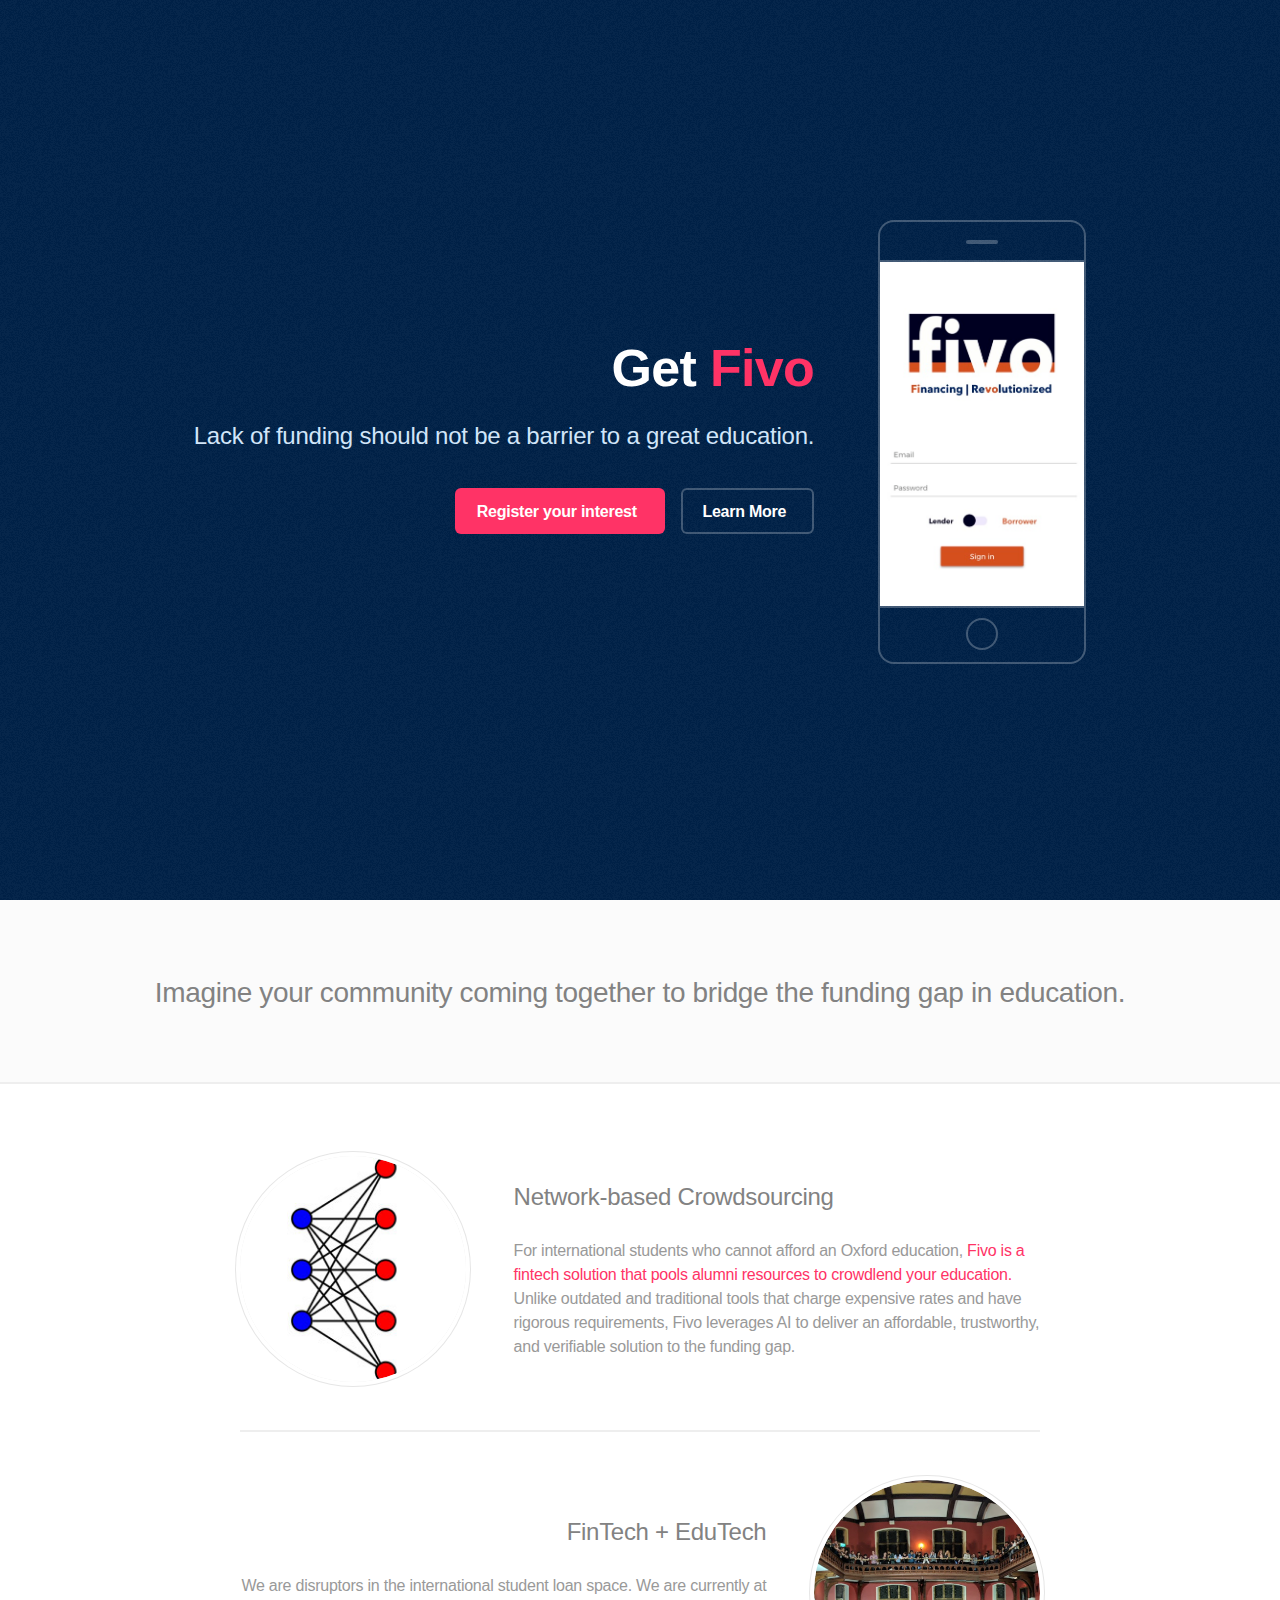
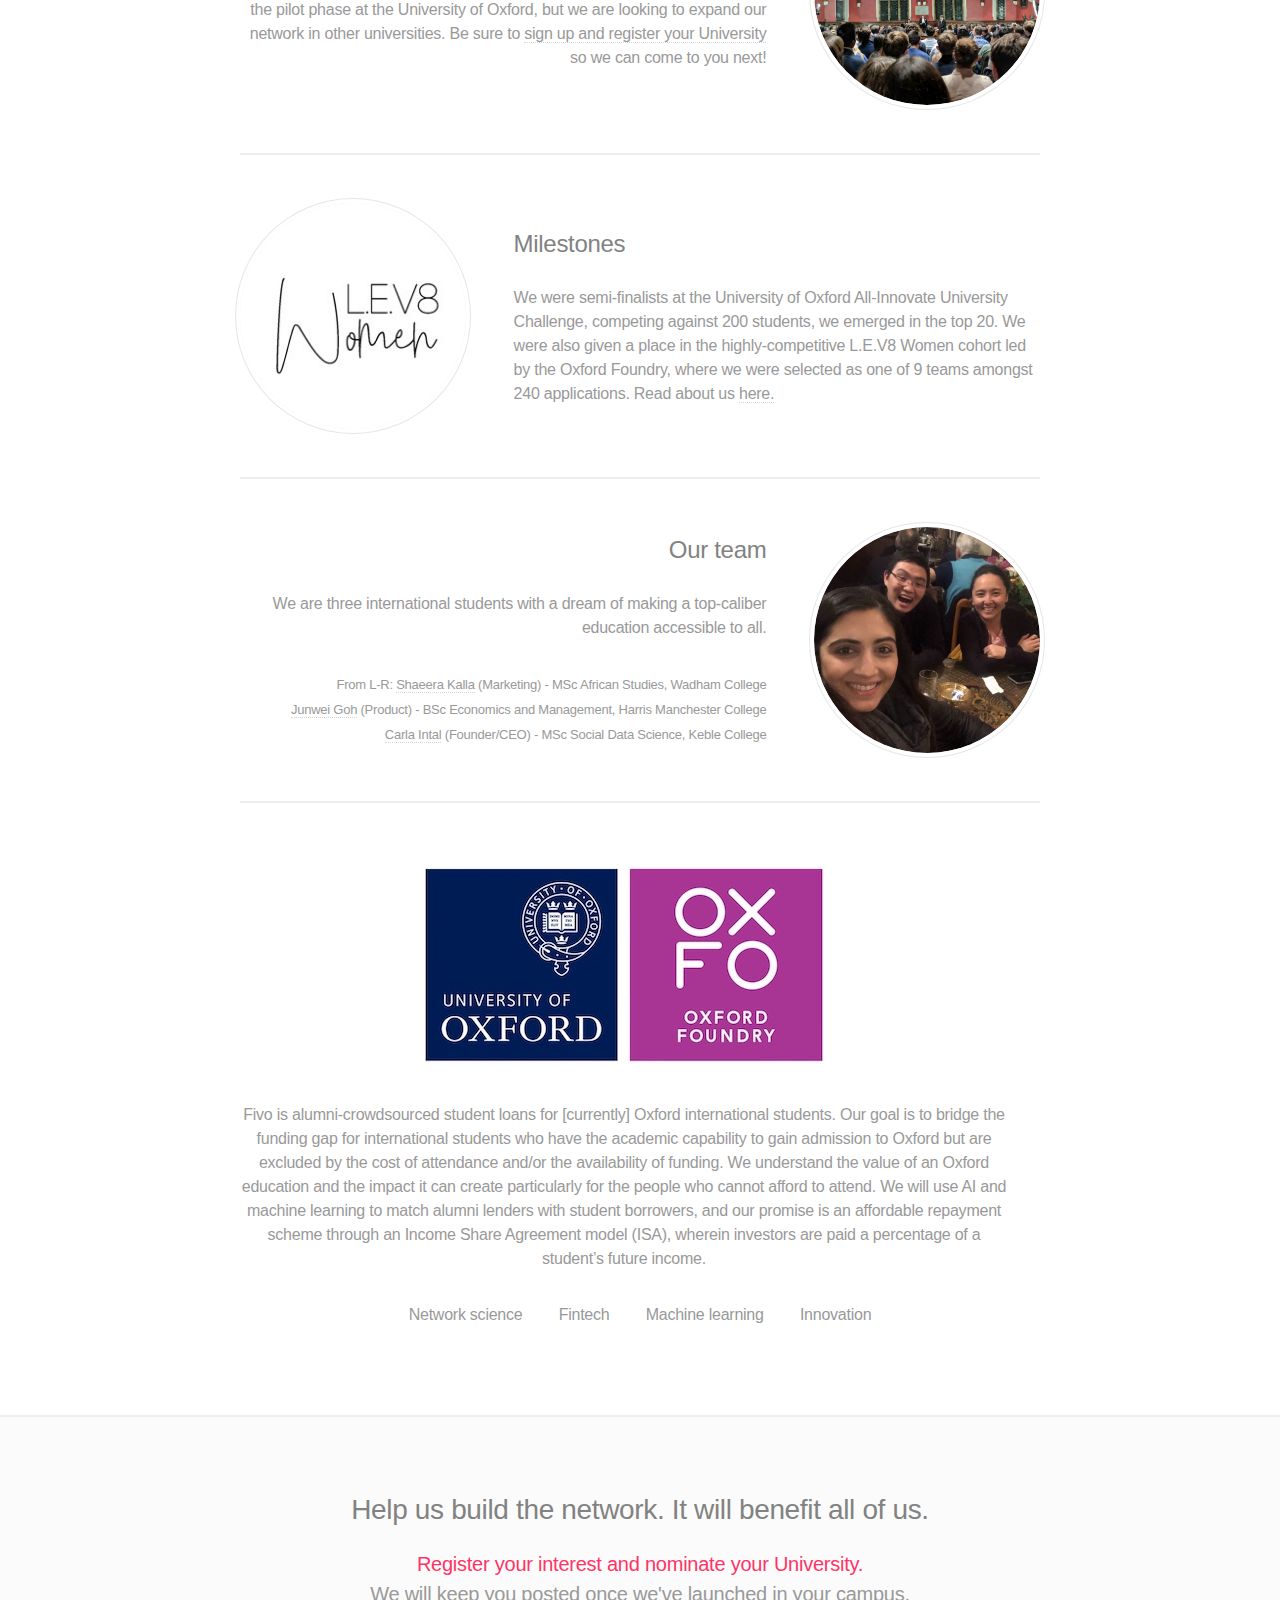
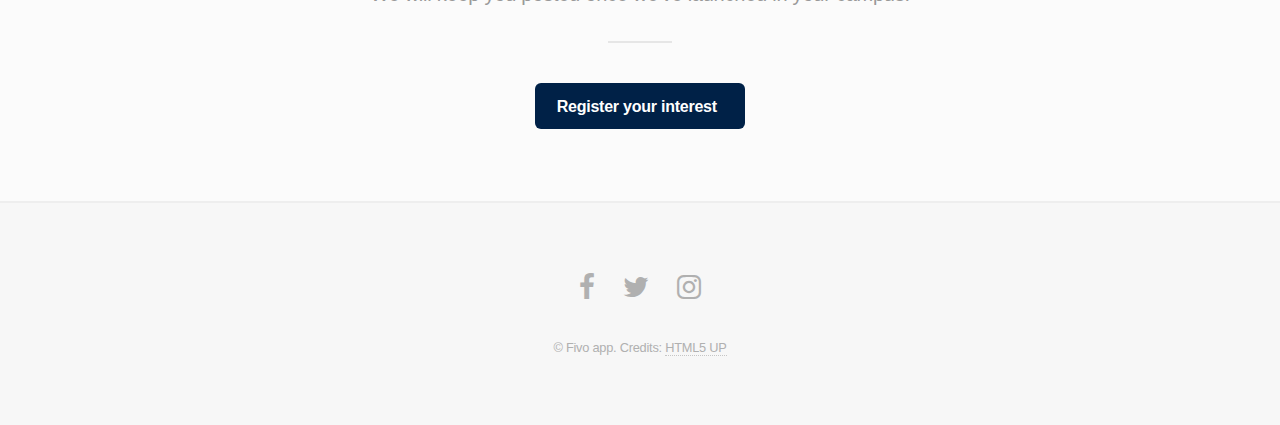
==== commit 7917d70e: "Add files via upload" ====
--- a/index.html
+++ b/index.html
@@ -7,7 +7,12 @@
 <html>
 	<head>
 		<title>Get Fivo</title>
+		<link rel="icon" href="images/logo.png">
+		<title>Fivo: Network-based Crowdsourcing for Student Loans</title>
 		<meta charset="utf-8" />
+		<meta name="title" content="Fivo: Network-based Crowdsourcing for International Student Loans">
+		<meta name="description" content="We use Fintech and AI to bridge the funding gap for international students by pooling alumni resources to crowdsource your education. We are backed by the Oxford Foundry.">
+  		<meta name="keywords" content="carla intal, carlaint, international student loans, student loans, prodigy, finance, loans, students, oxford, data science, uk, fintech, crowdsourcing, crowdlending, crowdfunding, crowdfunded student loans, funding sources, foreign students, non EU">
 		<meta name="viewport" content="width=device-width, initial-scale=1, user-scalable=no" />
 		<link rel="stylesheet" href="assets/css/main.css" />
 		<noscript><link rel="stylesheet" href="assets/css/noscript.css" /></noscript>
@@ -18,26 +23,18 @@
 			<header id="header">
 				<div class="content">
 					<h1><a href="#">Get <font color=#ff3366>Fivo</font></a></h1>
-					<p>Because getting into Oxford is only half the battle.</p>
+					<p>Lack of funding should not be a barrier to a great education.</p>
 					<ul class="actions">
-						<li><a href="#" class="button primary icon fa-download">Get the app</a></li>
-						<li><a href="#one" class="button icon fa-chevron-down scrolly">Learn More</a></li>
+						<li><a href=http://eepurl.com/gxvY2z target="_blank" class="button primary icon">Register your interest</a></li>
+						<li><a href="#one" class="button icon">Learn More</a></li>
 					</ul>
 				</div>
-				<div class="image phone"><div class="inner"><img src="images/screen.jpg" alt="" /></div></div>
+				<div class="image phone"><div class="inner"><img src="images/screen2.jpg" alt="" /></div></div>
 			</header>
 
 		<!-- One -->
 			<section id="one" class="wrapper style2 special">
-				<header class="major">
-					<h2>We pay for your education. In exchange, we take a small cut of your future income.<br />
-					No confusing interest rates. No cumbersome repayment schemes.</h2>
-				</header>
-				<ul class="icons major">
-					<li><span class="icon fa-camera-retro"><span class="label">Shoot</span></span></li>
-					<li><span class="icon fa-refresh"><span class="label">Process</span></span></li>
-					<li><span class="icon fa-cloud"><span class="label">Upload</span></span></li>
-				</ul>
+					<h2>Imagine your community coming together to bridge the funding gap in education.</h2>
 			</section>
 
 		<!-- Two -->
@@ -46,31 +43,42 @@
 					<section class="spotlight">
 						<div class="image"><img src="images/pic01.jpg" alt="" /></div>
 						<div class="content">
-							<h3>Magna sed ultrices</h3>
-							<p>Morbi mattis ornare ornare. Duis quam turpis, gravida at leo elementum elit fusce accumsan dui libero, quis vehicula lectus ultricies eu. In convallis amet leo non sapien iaculis efficitur consequat lorem ipsum.</p>
+							<h3>Network-based Crowdsourcing</h3>
+							<p>For international students who cannot afford an Oxford education, <font color=#ff3366>Fivo is a fintech solution that pools alumni resources to crowdlend your education.</font> Unlike outdated and traditional tools that charge expensive rates and have
+						rigorous requirements, Fivo leverages AI to deliver an affordable, trustworthy, and verifiable solution to the funding gap.</p>
+						</div>
+					</section>
+					<section class="spotlight">
+						<div class="image"><img src="images/pic07.jpg" alt="" /></div>
+						<div class="content">
+							<h3>FinTech + EduTech</h3>
+							<p>We are disruptors in the international student loan space. We are currently at the pilot phase at the University of Oxford, but we are looking to expand our network in other universities.  Be sure to <a href=http://eepurl.com/gxvY2z target="_blank"> sign up and register your University</a> so we can come to you next!</p>
 						</div>
 					</section>
 					<section class="spotlight">
 						<div class="image"><img src="images/pic02.jpg" alt="" /></div>
 						<div class="content">
-							<h3>Ultrices nullam aliquam</h3>
-							<p>Morbi mattis ornare ornare. Duis quam turpis, gravida at leo elementum elit fusce accumsan dui libero, quis vehicula lectus ultricies eu. In convallis amet leo non sapien iaculis efficitur consequat lorem ipsum.</p>
+							<h3>Milestones</h3>
+							<p>We were semi-finalists at the University of Oxford All-Innovate University Challenge, competing against 200 students, we emerged in the top 20.  We were also given a place in the highly-competitive L.E.V8 Women cohort led by the Oxford Foundry, where we were selected as one of 9 teams amongst 240 applications.  Read about us <a href="https://www.linkedin.com/pulse/ventures-up-meet-our-latest-lev8-women-cohort-oxford-foundry/" target="_blank">here.</a></p>
 						</div>
 					</section>
 					<section class="spotlight">
-						<div class="image"><img src="images/pic03.jpg" alt="" /></div>
+						<div class="image"><img src="images/team.jpg" alt="" /></div>
 						<div class="content">
-							<h3>Aliquam sed magna</h3>
-							<p>Morbi mattis ornare ornare. Duis quam turpis, gravida at leo elementum elit fusce accumsan dui libero, quis vehicula lectus ultricies eu. In convallis amet leo non sapien iaculis efficitur consequat lorem ipsum.</p>
+							<h3>Our team</h3>
+							<p>We are three international students with a dream of making a top-caliber education accessible to all.</p>
+							<font size="-1">From L-R: <a href="https://www.linkedin.com/in/shaeera-kalla-49aa1594/?originalSubdomain=za">Shaeera Kalla</a> (Marketing) - MSc African Studies, Wadham College <br> <a href="https://www.linkedin.com/in/gohjunwei/">Junwei Goh</a> (Product) - BSc Economics and Management, Harris Manchester College <br> <a href="https://www.linkedin.com/in/carlaintal/">Carla Intal</a> (Founder/CEO) - MSc Social Data Science, Keble College</font>
+
 						</div>
 					</section>
 					<section class="special">
 						<ul class="icons labeled">
-							<li><span class="icon fa-camera-retro"><span class="label">Ipsum lorem accumsan</span></span></li>
-							<li><span class="icon fa-refresh"><span class="label">Sed vehicula elementum</span></span></li>
-							<li><span class="icon fa-cloud"><span class="label">Elit fusce consequat</span></span></li>
-							<li><span class="icon fa-code"><span class="label">Lorem nullam tempus</span></span></li>
-							<li><span class="icon fa-desktop"><span class="label">Adipiscing amet sapien</span></span></li>
+							<li><img src="images/pic06.jpg" alt="" /></li><br>
+							<li>Fivo is alumni-crowdsourced student loans for [currently] Oxford international students. Our goal is to bridge the funding gap for international students who have the academic capability to gain admission to Oxford but are excluded by the cost of attendance and/or the availability of funding.  We understand the value of an Oxford education and the impact it can create particularly for the people who cannot afford to attend. We will use AI and machine learning to match alumni lenders with student borrowers, and our promise is an affordable repayment scheme through an Income Share Agreement model (ISA), wherein investors are paid a percentage of a student’s future income.</li>
+							<li><span class="label">Network science</span></span></li>
+							<li><span class="label">Fintech</span></span></li>
+							<li><span class="label">Machine learning</span></span></li>
+							<li><span class="label">Innovation</span></span></li>
 						</ul>
 					</section>
 				</div>
@@ -79,13 +87,12 @@
 		<!-- Three -->
 			<section id="three" class="wrapper style2 special">
 				<header class="major">
-					<h2>Magna leo sapien gravida</h2>
-					<p>Gravida at leo elementum elit fusce accumsan dui libero, quis vehicula<br />
-					lectus ultricies eu. In convallis amet leo sapien iaculis efficitur.</p>
+					<h2>Help us build the network.  It will benefit all of us.</h2>
+					<p><font color=#ff3366>Register your interest and nominate your University.</font><br />
+					 We will keep you posted once we've launched in your campus.</p>
 				</header>
 				<ul class="actions special">
-					<li><a href="#" class="button primary icon fa-download">Get the app</a></li>
-					<li><a href="#" class="button">Learn More</a></li>
+					<li><a href="http://eepurl.com/gxvY2z" target="_blank" class="button primary icon">Register your interest</a></li>
 				</ul>
 			</section>
 
@@ -415,7 +422,7 @@
 					<li><a href="#" class="icon fa-twitter"><span class="label">Twitter</span></a></li>
 					<li><a href="#" class="icon fa-instagram"><span class="label">Instagram</span></a></li>
 				</ul>
-				<p class="copyright">&copy; Untitled. Credits: <a href="http://html5up.net">HTML5 UP</a></p>
+				<p class="copyright">&copy; Fivo app. Credits: <a href="http://html5up.net">HTML5 UP</a></p>
 			</footer>
 
 		<!-- Scripts -->
--- a/assets/css/main.css
+++ b/assets/css/main.css
@@ -317,7 +317,7 @@
 	}
 
 		a:hover {
-			color: #020122;
+			color: #002147;
 		}
 
 	strong, b {
@@ -341,6 +341,197 @@
 		border-bottom-color: #e6e6e6;
 	}
 
+/* Header */
+
+	#logo {
+		position: absolute;
+		z-index: 1;
+		top: 0;
+		left: 50%;
+		width: 15em;
+		margin-left: -7.5em;
+	}
+
+		#logo a {
+			display: block;
+			width: 100%;
+			height: 3.5em;
+			line-height: 4em;
+			background: rgba(255,51,102);
+			border: solid 1px;
+			border-color: #fff;
+			border-color: rgba(255, 51, 102, 0.75);
+			border-top: 0;
+			border-radius: 0 0 0.35em 0.35em;
+			color: #ffffff;
+			display: inline-block;
+			font-weight: 600;
+			letter-spacing: 3px;
+			text-align: center;
+			text-transform: uppercase;
+		}
+
+	#nav {
+		text-align: center;
+		position: absolute;
+		top: 0;
+		left: 0;
+		width: 100%;
+		height: 4em;
+		line-height: 4em;
+	}
+
+		#nav > ul {
+			margin: 0;
+		}
+
+			#nav > ul > li {
+				display: inline-block;
+				margin-left: 1em;
+			}
+
+				#nav > ul > li > ul {
+					display: none;
+				}
+
+				#nav > ul > li > span, #nav > ul > li > a {
+					color: #fff;
+					text-decoration: none;
+					outline: 0;
+					border: 0;
+					border: solid 1px rgba(255, 255, 255, 0);
+					border-radius: 0.35em;
+					padding: 0.3em 1em 0.3em 1em;
+					-moz-transition: border-color 0.25s ease-in-out, background-color 0.25s ease-in-out;
+					-webkit-transition: border-color 0.25s ease-in-out, background-color 0.25s ease-in-out;
+					-o-transition: border-color 0.25s ease-in-out, background-color 0.25s ease-in-out;
+					-ms-transition: border-color 0.25s ease-in-out, background-color 0.25s ease-in-out;
+					transition: border-color 0.25s ease-in-out, background-color 0.25s ease-in-out;
+				}
+
+				#nav > ul > li.active > span, #nav > ul > li.active > a {
+					border-color: rgba(255, 255, 255, 0.75);
+					background-color: rgba(255, 255, 255, 0.15);
+					color: #fff;
+				}
+
+				#nav > ul > li:first-child {
+					margin-left: 0;
+				}
+
+				#nav > ul > li.break {
+					margin-left: 20em;
+				}
+
+	.dropotron {
+		text-align: left;
+		line-height: 2em;
+		border-radius: 0.35em;
+		min-width: 12em;
+		background: #fff;
+		line-height: 1em;
+		padding: 0.85em 0 0.85em 0;
+		box-shadow: 0px 1px 3px 0px rgba(0, 0, 0, 0.25);
+		margin-top: -0.8em;
+		list-style: none;
+	}
+
+		.dropotron a, .dropotron span {
+			display: block;
+			padding: 0.65em 1em 0.65em 1em;
+			border-top: solid 1px #e8e8e8;
+			border-bottom: 0;
+		}
+
+		.dropotron li {
+			padding-left: 0;
+		}
+
+			.dropotron li:first-child > a, .dropotron li:first-child > span {
+				border-top: 0;
+			}
+
+			.dropotron li.active > a, .dropotron li.active > span {
+				color: #f35858;
+			}
+
+		.dropotron.level-0 {
+			font-size: 0.9em;
+			margin-top: 0;
+		}
+
+			.dropotron.level-0:before {
+				content: '';
+				position: absolute;
+				top: -1em;
+				width: 1em;
+				height: 1em;
+				border-bottom: solid 0.5em #fff;
+				border-left: solid 0.5em rgba(255, 255, 255, 0);
+				border-right: solid 0.5em rgba(255, 255, 255, 0);
+			}
+
+			.dropotron.level-0.center:before {
+				left: 50%;
+				margin-left: -0.5em;
+			}
+
+			.dropotron.level-0.left:before {
+				left: 1em;
+			}
+
+			.dropotron.level-0.right:before {
+				right: 1em;
+			}
+
+/* Container */
+
+	.container {
+		margin: 0 auto;
+		max-width: 100%;
+		width: 1200px;
+	}
+
+		@media screen and (max-width: 1280px) {
+
+			.container {
+				width: 960px;
+			}
+
+		}
+
+		@media screen and (max-width: 1080px) {
+
+			.container {
+				width: 100%;
+			}
+
+		}
+
+		@media screen and (max-width: 820px) {
+
+			.container {
+				width: 100%;
+			}
+
+		}
+
+		@media screen and (max-width: 736px) {
+
+			.container {
+				width: 100%;
+			}
+
+		}
+
+		@media screen and (max-width: 480px) {
+
+			.container {
+				width: 100%;
+			}
+
+		}
+		
 /* Row */
 
 	.row {
@@ -1968,7 +2159,7 @@
 		button.primary,
 		.button.primary {
 			box-shadow: none;
-			background-color: #020122;
+			background-color: #002147;
 			color: #ffffff !important;
 		}
 
@@ -2168,8 +2359,8 @@
 		input[type="email"]:focus,
 		select:focus,
 		textarea:focus {
-			border-color: #020122;
-			box-shadow: 0 0 0 1px #020122;
+			border-color: #002147;
+			box-shadow: 0 0 0 1px #002147;
 		}
 
 	.select-wrapper:before {
@@ -2189,15 +2380,15 @@
 
 	input[type="checkbox"]:checked + label:before,
 	input[type="radio"]:checked + label:before {
-		background-color: #020122;
-		border-color: #020122;
+		background-color: #002147;
+		border-color: #002147;
 		color: #ffffff;
 	}
 
 	input[type="checkbox"]:focus + label:before,
 	input[type="radio"]:focus + label:before {
-		border-color: #020122;
-		box-shadow: 0 0 0 1px #020122;
+		border-color: #002147;
+		box-shadow: 0 0 0 1px #002147;
 	}
 
 	::-webkit-input-placeholder {
@@ -2921,7 +3112,7 @@
 				}
 
 		.wrapper.style1 {
-			background-color: #020122;
+			background-color: #002147;
 			color: #d1e5f9;
 		}
 
@@ -2958,7 +3149,7 @@
 				.wrapper.style1 .button.primary {
 					box-shadow: none;
 					background-color: #ffffff;
-					color: #020122 !important;
+					color: #002147 !important;
 				}
 
 			.wrapper.style1 label {
@@ -3003,7 +3194,7 @@
 			.wrapper.style1 input[type="radio"]:checked + label:before {
 				background-color: #ffffff;
 				border-color: #ffffff;
-				color: #020122;
+				color: #002147;
 			}
 
 			.wrapper.style1 input[type="checkbox"]:focus + label:before,
@@ -3037,7 +3228,7 @@
 			}
 
 			.wrapper.style1 .image {
-				box-shadow: 0 0 0 4px #020122, 0 0 0 5px rgba(255, 255, 255, 0.25);
+				box-shadow: 0 0 0 4px #002147, 0 0 0 5px rgba(255, 255, 255, 0.25);
 			}
 
 				.wrapper.style1 .image.phone {
@@ -3152,7 +3343,7 @@
 				.wrapper.style2 button.primary,
 				.wrapper.style2 .button.primary {
 					box-shadow: none;
-					background-color: #020122;
+					background-color: #002147;
 					color: #ffffff !important;
 				}
 
@@ -3191,8 +3382,8 @@
 				.wrapper.style2 input[type="email"]:focus,
 				.wrapper.style2 select:focus,
 				.wrapper.style2 textarea:focus {
-					border-color: #020122;
-					box-shadow: 0 0 0 1px #020122;
+					border-color: #002147;
+					box-shadow: 0 0 0 1px #002147;
 				}
 
 			.wrapper.style2 .select-wrapper:before {
@@ -3212,15 +3403,15 @@
 
 			.wrapper.style2 input[type="checkbox"]:checked + label:before,
 			.wrapper.style2 input[type="radio"]:checked + label:before {
-				background-color: #020122;
-				border-color: #020122;
+				background-color: #002147;
+				border-color: #002147;
 				color: #ffffff;
 			}
 
 			.wrapper.style2 input[type="checkbox"]:focus + label:before,
 			.wrapper.style2 input[type="radio"]:focus + label:before {
-				border-color: #020122;
-				box-shadow: 0 0 0 1px #020122;
+				border-color: #002147;
+				box-shadow: 0 0 0 1px #002147;
 			}
 
 			.wrapper.style2 ::-webkit-input-placeholder {
@@ -3305,7 +3496,7 @@
 			}
 
 				.wrapper.style2 a:hover {
-					color: #020122;
+					color: #002147;
 				}
 
 			.wrapper.style2 strong, .wrapper.style2 b {
@@ -3366,7 +3557,7 @@
 				.wrapper.style3 button.primary,
 				.wrapper.style3 .button.primary {
 					box-shadow: none;
-					background-color: #020122;
+					background-color: #002147;
 					color: #ffffff !important;
 				}
 
@@ -3405,8 +3596,8 @@
 				.wrapper.style3 input[type="email"]:focus,
 				.wrapper.style3 select:focus,
 				.wrapper.style3 textarea:focus {
-					border-color: #020122;
-					box-shadow: 0 0 0 1px #020122;
+					border-color: #002147;
+					box-shadow: 0 0 0 1px #002147;
 				}
 
 			.wrapper.style3 .select-wrapper:before {
@@ -3426,15 +3617,15 @@
 
 			.wrapper.style3 input[type="checkbox"]:checked + label:before,
 			.wrapper.style3 input[type="radio"]:checked + label:before {
-				background-color: #020122;
-				border-color: #020122;
+				background-color: #002147;
+				border-color: #002147;
 				color: #ffffff;
 			}
 
 			.wrapper.style3 input[type="checkbox"]:focus + label:before,
 			.wrapper.style3 input[type="radio"]:focus + label:before {
-				border-color: #020122;
-				box-shadow: 0 0 0 1px #020122;
+				border-color: #002147;
+				box-shadow: 0 0 0 1px #002147;
 			}
 
 			.wrapper.style3 ::-webkit-input-placeholder {
@@ -3519,7 +3710,7 @@
 			}
 
 				.wrapper.style3 a:hover {
-					color: #020122;
+					color: #002147;
 				}
 
 			.wrapper.style3 strong, .wrapper.style3 b {
@@ -3587,10 +3778,29 @@
 
 	}
 
+	#header-wrapper {
+		position: relative;
+		padding: 4em 0 0 0;
+		background-image: url("images/header.svg");
+		background-image: url("images/overlay.png"), url("images/header.svg"), -moz-linear-gradient(75deg, #002147 15%, #002147 55%);
+		background-image: url("images/overlay.png"), url("images/header.svg"), -webkit-linear-gradient(75deg, #002147 15%, #002147 55%);
+		background-image: url("images/overlay.png"), url("images/header.svg"), -ms-linear-gradient(75deg, #002147 15%, #002147 55%);
+		background-image: url("images/overlay.png"), url("images/header.svg"), linear-gradient(75deg, #002147 15%, #002147 55%);
+		background-color: #002147;
+		background-size: 100% 620%;
+		background-size: 128px 128px, 100% 620%, auto;
+		background-repeat: repeat, no-repeat, no-repeat;
+	}
+
+	.homepage #header-wrapper {
+		padding: 10em 0 6em 0;
+		background-size: 128px 128px, 100% 100%, auto;
+	}
+
 /* Header */
 
 	#header {
-		background-color: #020122;
+		background-color: #002147;
 		color: #d1e5f9;
 		padding: 4.5em 0 2.5em 0 ;
 		-moz-align-items: center;
@@ -3605,7 +3815,7 @@
 		-webkit-justify-content: center;
 		-ms-justify-content: center;
 		justify-content: center;
-		background-image: url("images/overlay.png"), url("images/pattern-size1.svg");
+		background-image: url("images/overlay.png")/*, url("images/pattern-size1.svg")*/;
 		background-position: top left, center center;
 		background-attachment: fixed, fixed;
 		background-size: auto, cover;
@@ -3646,7 +3856,7 @@
 			#header .button.primary {
 				box-shadow: none;
 				background-color: #FF3366;
-				color: #ffffff !important; /* #020122 text*/ 
+				color: #ffffff !important; /* #002147 text*/ 
 			}
 
 		#header label {
@@ -3691,7 +3901,7 @@
 		#header input[type="radio"]:checked + label:before {
 			background-color: #ffffff;
 			border-color: #ffffff;
-			color: #020122;
+			color: #002147;
 		}
 
 		#header input[type="checkbox"]:focus + label:before,
@@ -3725,7 +3935,7 @@
 		}
 
 		#header .image {
-			box-shadow: 0 0 0 4px #020122, 0 0 0 5px rgba(255, 255, 255, 0.25);
+			box-shadow: 0 0 0 4px #002147, 0 0 0 5px rgba(255, 255, 255, 0.25);
 		}
 
 			#header .image.phone {
@@ -3870,7 +4080,7 @@
 		@media screen and (max-width: 1280px) {
 
 			#header {
-				background-image: url("images/overlay.png"), url("images/pattern-size2.svg");
+				background-image: url("images/overlay.png") /*, url("images/pattern-size2.svg")*/;
 			}
 
 		}
@@ -3921,7 +4131,7 @@
 		@media screen and (max-width: 736px) {
 
 			#header {
-				background-image: url("images/overlay.png"), url("images/pattern-size3.svg");
+				background-image: url("images/overlay.png")/*, url("images/pattern-size3.svg")*/;
 			}
 
 				#header h1 {
@@ -4071,7 +4281,7 @@
 		}
 
 			#footer a:hover {
-				color: #020122;
+				color: #002147;
 			}
 
 		#footer strong, #footer b {
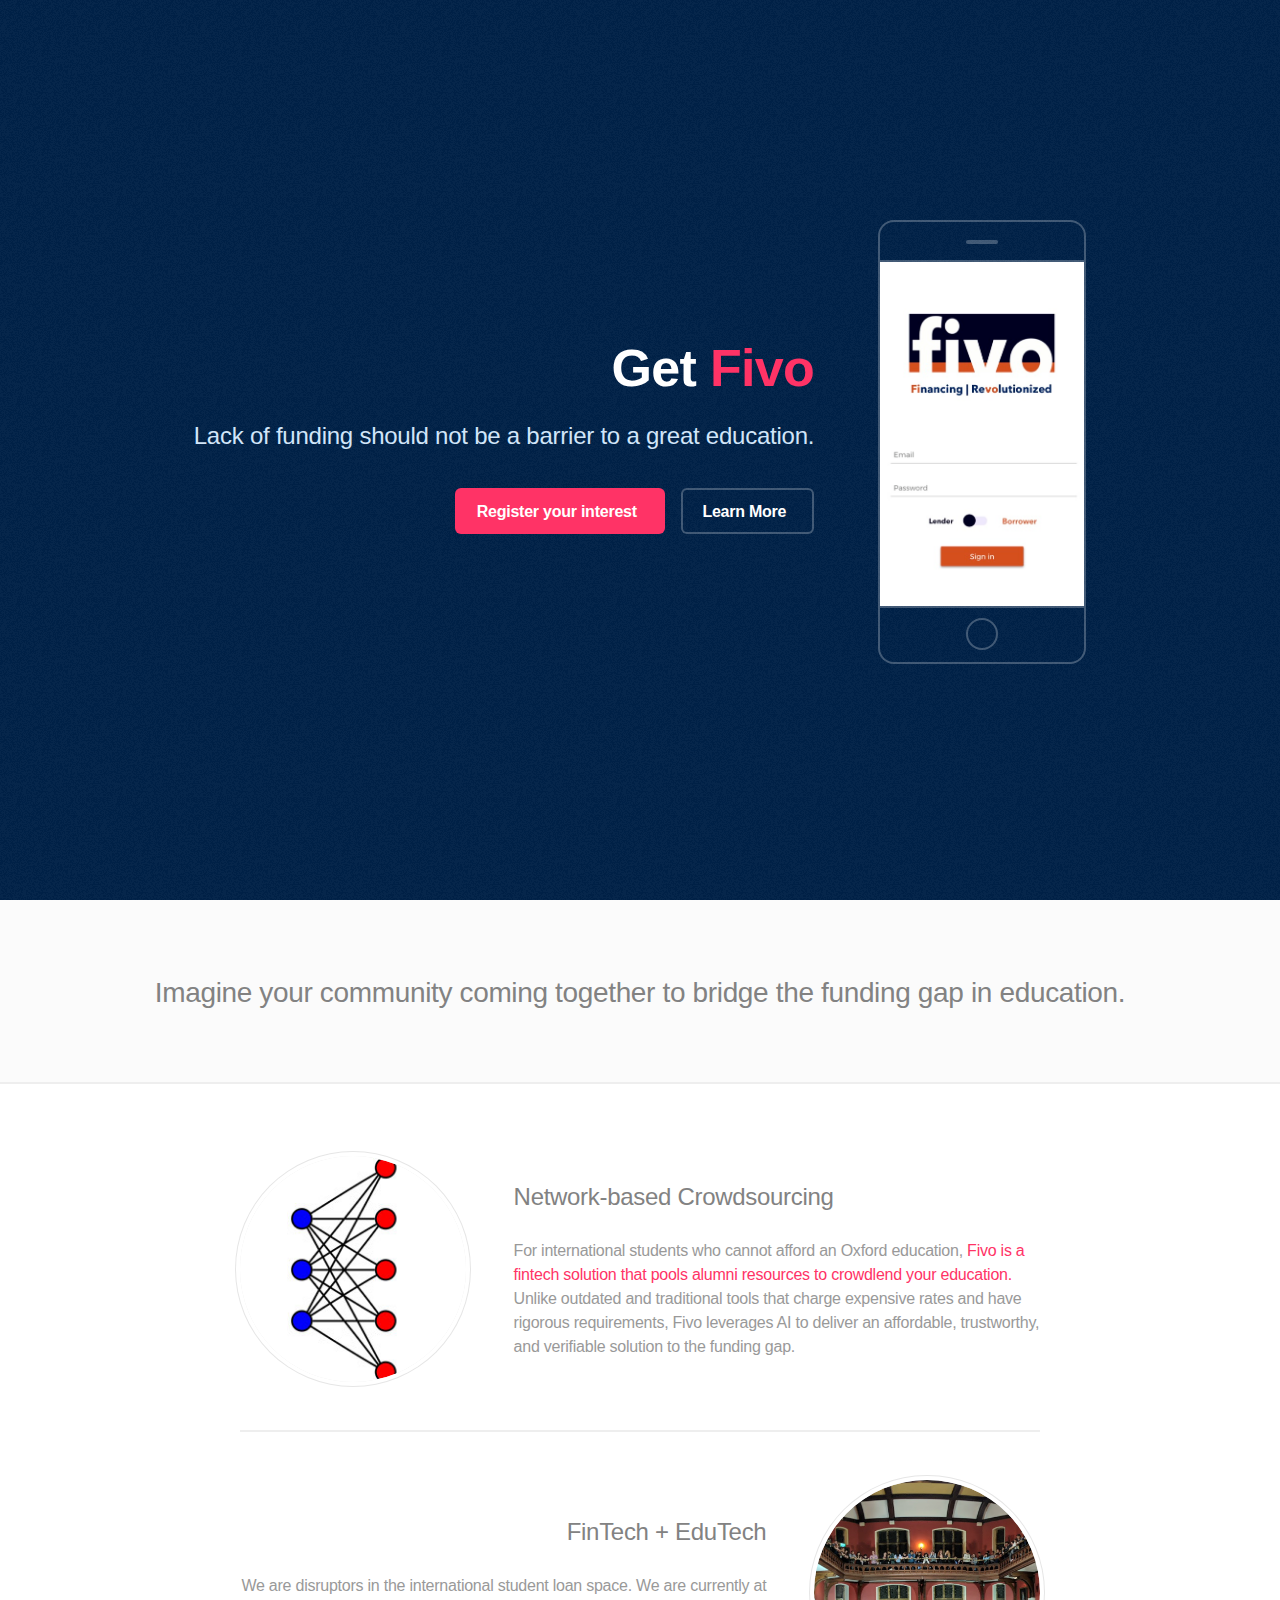
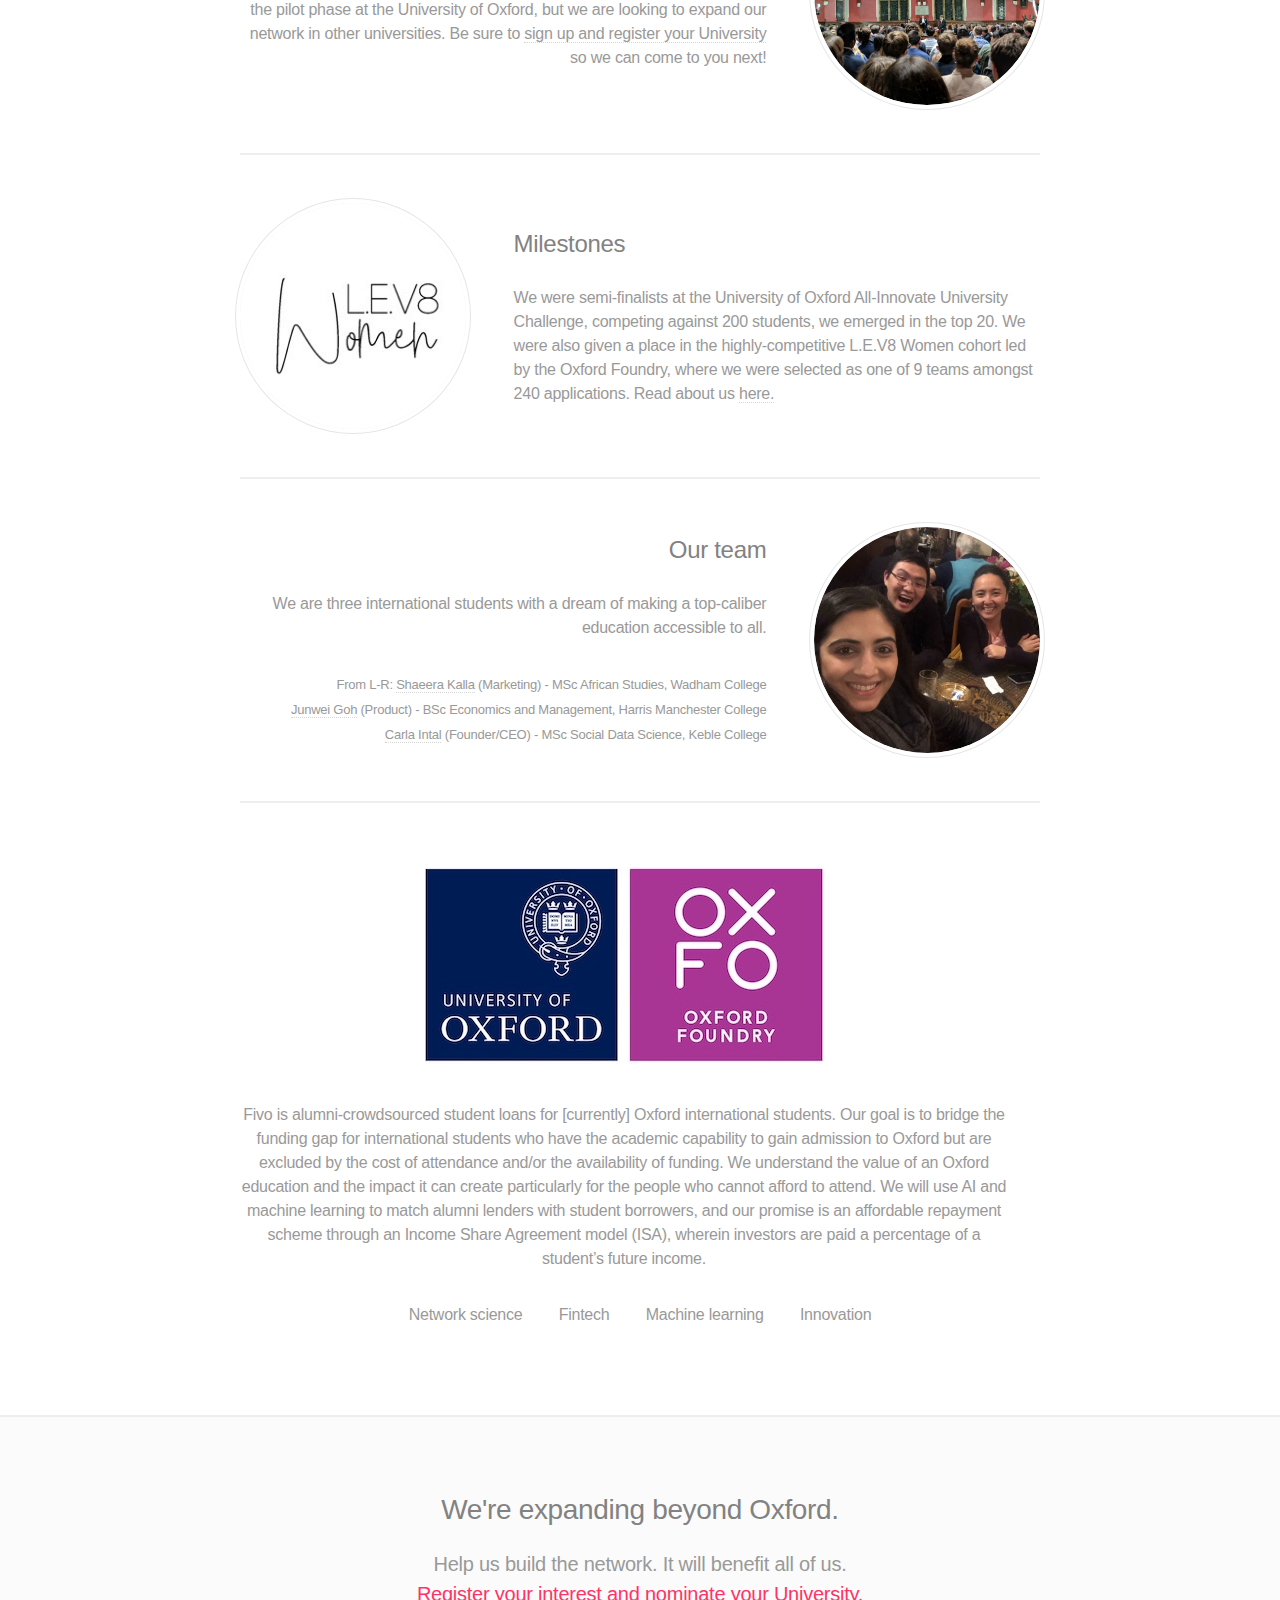
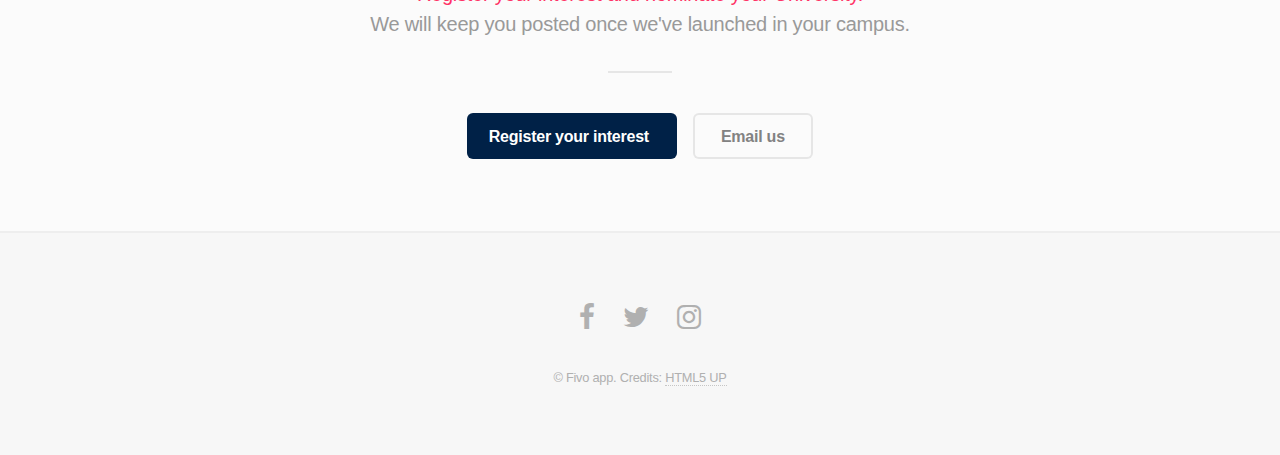
==== commit eb2e26ff: "Add files via upload" ====
--- a/index.html
+++ b/index.html
@@ -10,7 +10,7 @@
 		<link rel="icon" href="images/logo.png">
 		<title>Fivo: Network-based Crowdsourcing for Student Loans</title>
 		<meta charset="utf-8" />
-		<meta name="title" content="Fivo: Network-based Crowdsourcing for International Student Loans">
+		<meta name="title" content="Network-based Crowdsourcing for International Student Loans">
 		<meta name="description" content="We use Fintech and AI to bridge the funding gap for international students by pooling alumni resources to crowdsource your education. We are backed by the Oxford Foundry.">
   		<meta name="keywords" content="carla intal, carlaint, international student loans, student loans, prodigy, finance, loans, students, oxford, data science, uk, fintech, crowdsourcing, crowdlending, crowdfunding, crowdfunded student loans, funding sources, foreign students, non EU">
 		<meta name="viewport" content="width=device-width, initial-scale=1, user-scalable=no" />
@@ -87,12 +87,14 @@
 		<!-- Three -->
 			<section id="three" class="wrapper style2 special">
 				<header class="major">
-					<h2>Help us build the network.  It will benefit all of us.</h2>
-					<p><font color=#ff3366>Register your interest and nominate your University.</font><br />
+					<h2>We're expanding beyond Oxford.</h2>
+					<p>Help us build the network.  It will benefit all of us.<br>
+					<font color=#ff3366>Register your interest and nominate your University.</font><br />
 					 We will keep you posted once we've launched in your campus.</p>
 				</header>
 				<ul class="actions special">
 					<li><a href="http://eepurl.com/gxvY2z" target="_blank" class="button primary icon">Register your interest</a></li>
+					<li><a href="mailto:kebl5865@oii.ox.ac.uk?Subject=Fivo" target="_top" class="button">Email us</a></li>
 				</ul>
 			</section>
 
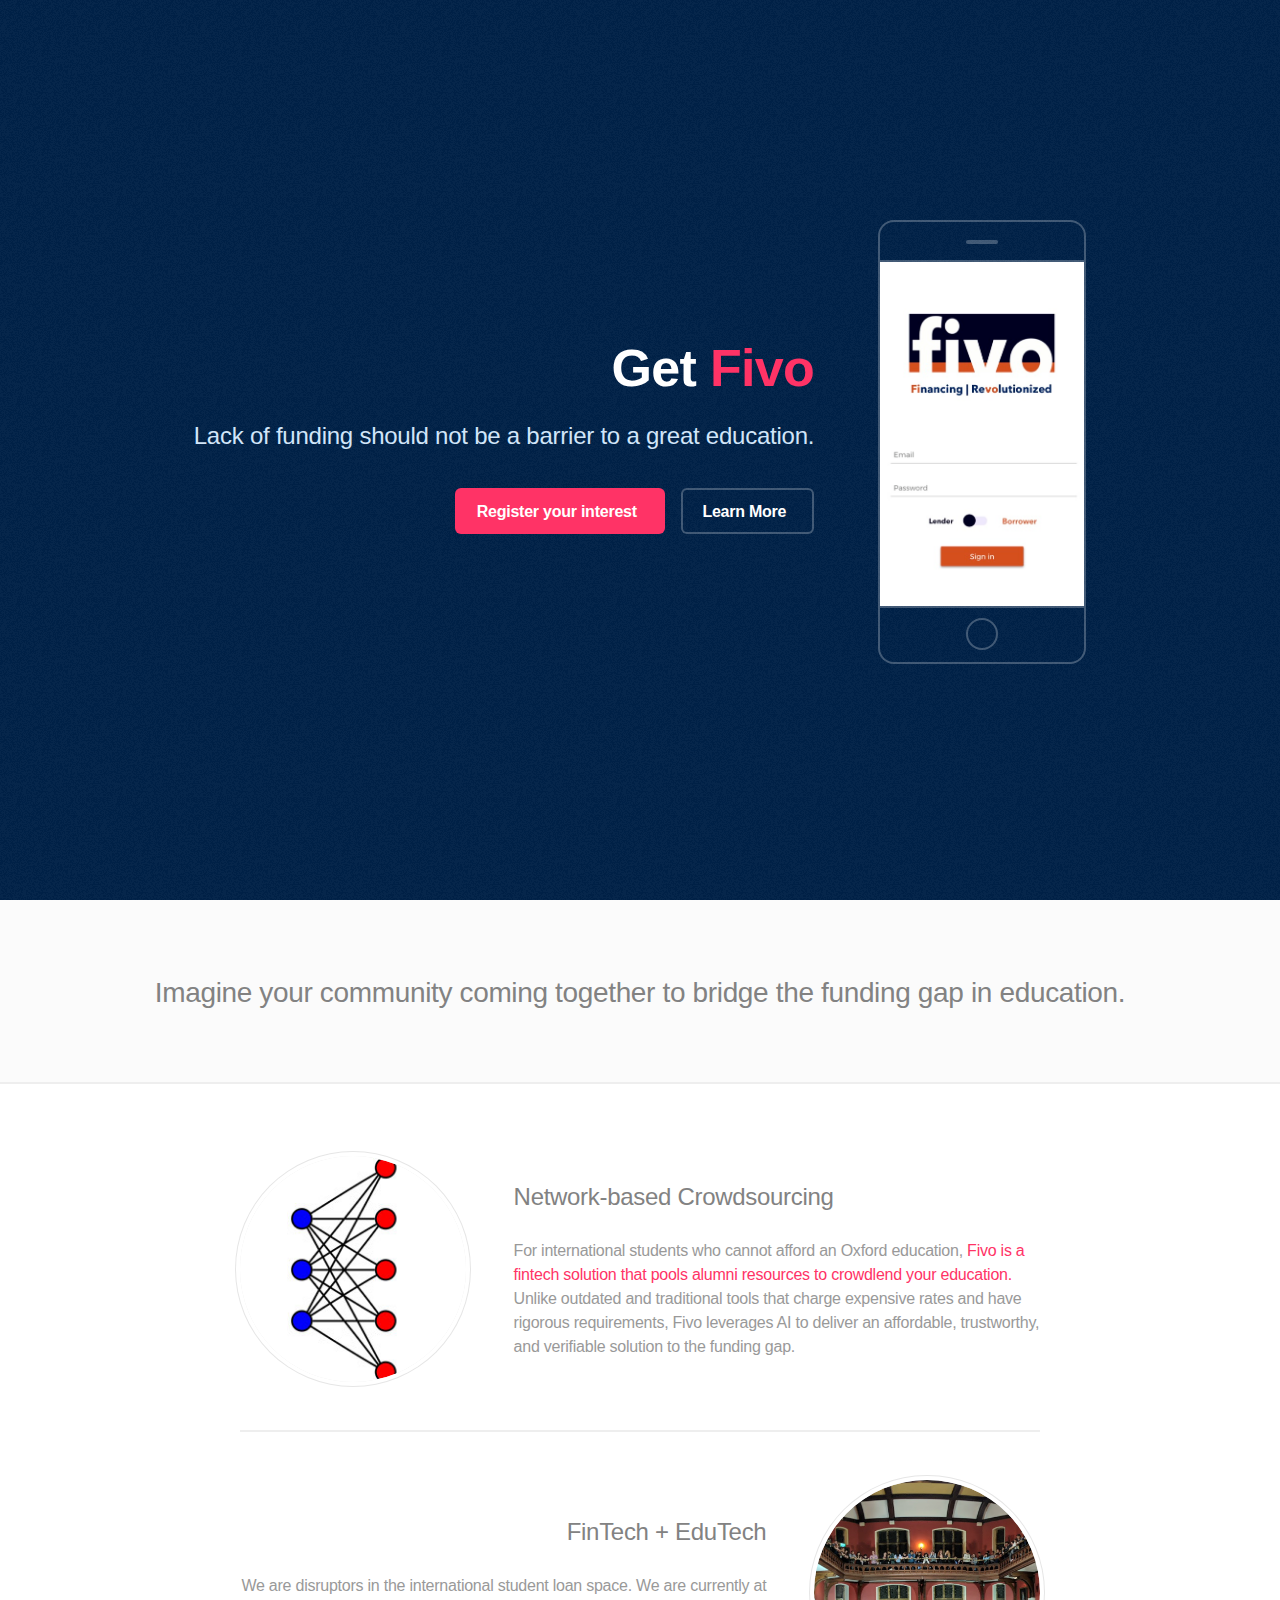
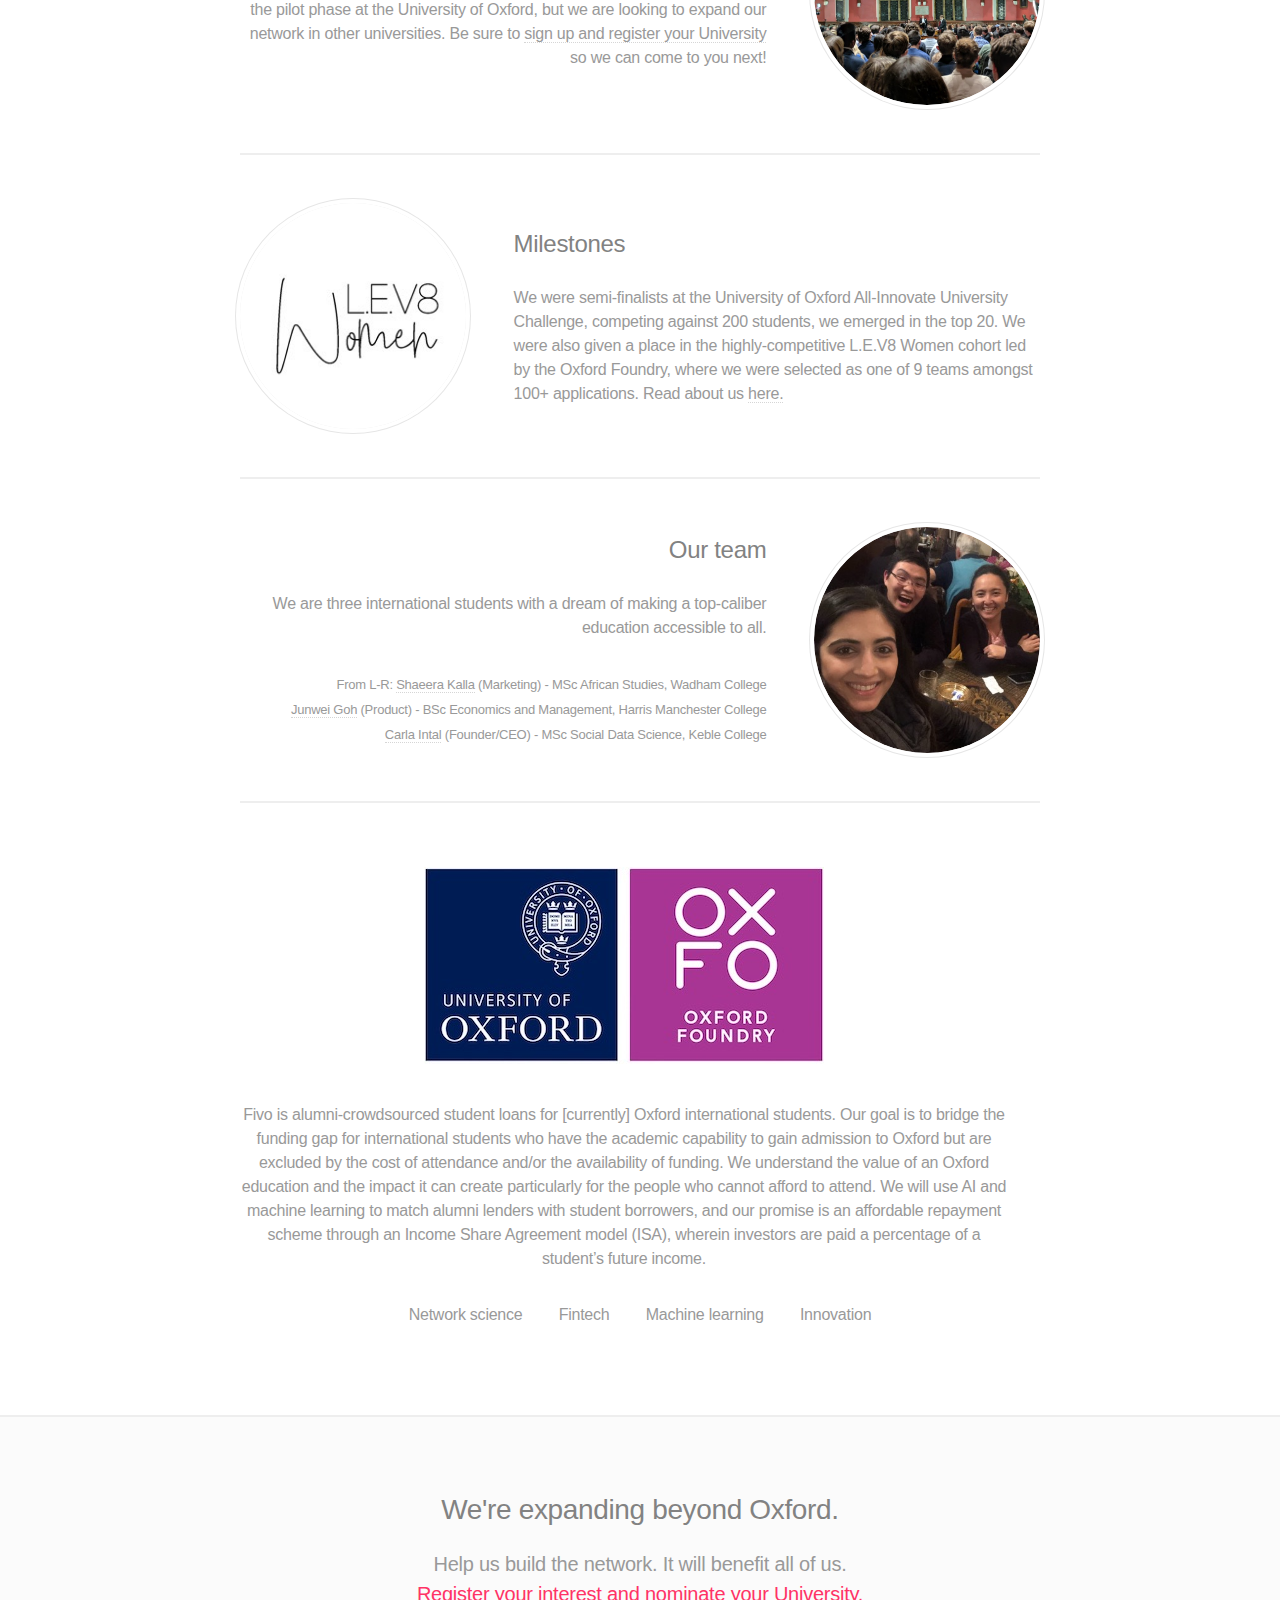
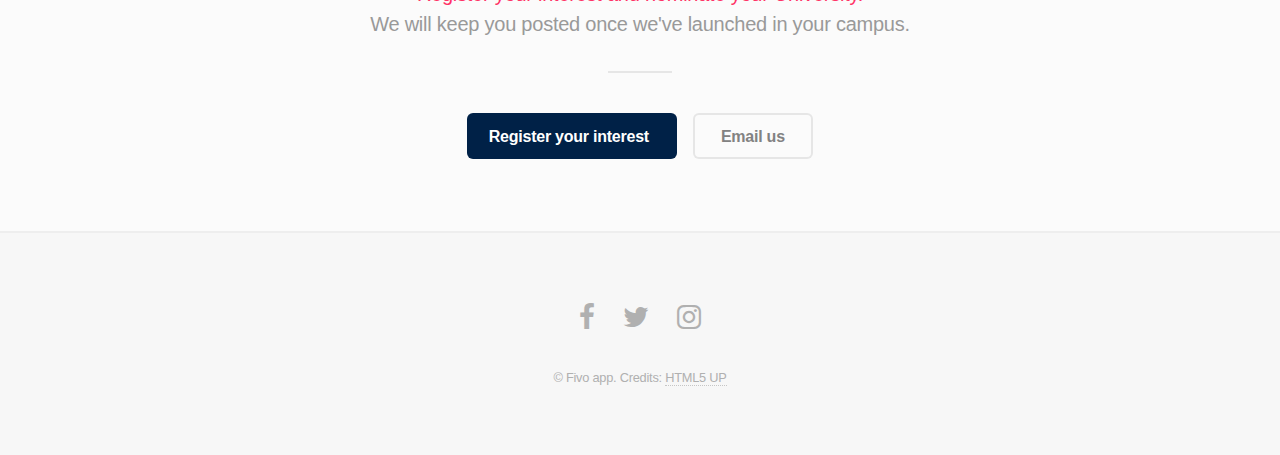
==== commit a17a2782: "Update index.html" ====
--- a/index.html
+++ b/index.html
@@ -6,9 +6,19 @@
 -->
 <html>
 	<head>
-		<title>Get Fivo</title>
+		<!-- Global site tag (gtag.js) - Google Analytics -->
+<script async src="https://www.googletagmanager.com/gtag/js?id=UA-143957057-1"></script>
+<script>
+  window.dataLayer = window.dataLayer || [];
+  function gtag(){dataLayer.push(arguments);}
+  gtag('js', new Date());
+
+  gtag('config', 'UA-143957057-1');
+</script>
+
+		<title>Fivo</title>
 		<link rel="icon" href="images/logo.png">
-		<title>Fivo: Network-based Crowdsourcing for Student Loans</title>
+		<title>Network-based Crowdsourcing for Student Loans</title>
 		<meta charset="utf-8" />
 		<meta name="title" content="Network-based Crowdsourcing for International Student Loans">
 		<meta name="description" content="We use Fintech and AI to bridge the funding gap for international students by pooling alumni resources to crowdsource your education. We are backed by the Oxford Foundry.">
@@ -59,7 +69,7 @@
 						<div class="image"><img src="images/pic02.jpg" alt="" /></div>
 						<div class="content">
 							<h3>Milestones</h3>
-							<p>We were semi-finalists at the University of Oxford All-Innovate University Challenge, competing against 200 students, we emerged in the top 20.  We were also given a place in the highly-competitive L.E.V8 Women cohort led by the Oxford Foundry, where we were selected as one of 9 teams amongst 240 applications.  Read about us <a href="https://www.linkedin.com/pulse/ventures-up-meet-our-latest-lev8-women-cohort-oxford-foundry/" target="_blank">here.</a></p>
+							<p>We were semi-finalists at the University of Oxford All-Innovate University Challenge, competing against 200 students, we emerged in the top 20.  We were also given a place in the highly-competitive L.E.V8 Women cohort led by the Oxford Foundry, where we were selected as one of 9 teams amongst 100+ applications.  Read about us <a href="https://www.linkedin.com/pulse/ventures-up-meet-our-latest-lev8-women-cohort-oxford-foundry/" target="_blank">here.</a></p>
 						</div>
 					</section>
 					<section class="spotlight">
@@ -436,4 +446,4 @@
 			<script src="assets/js/main.js"></script>
 
 	</body>
-</html>+</html>
